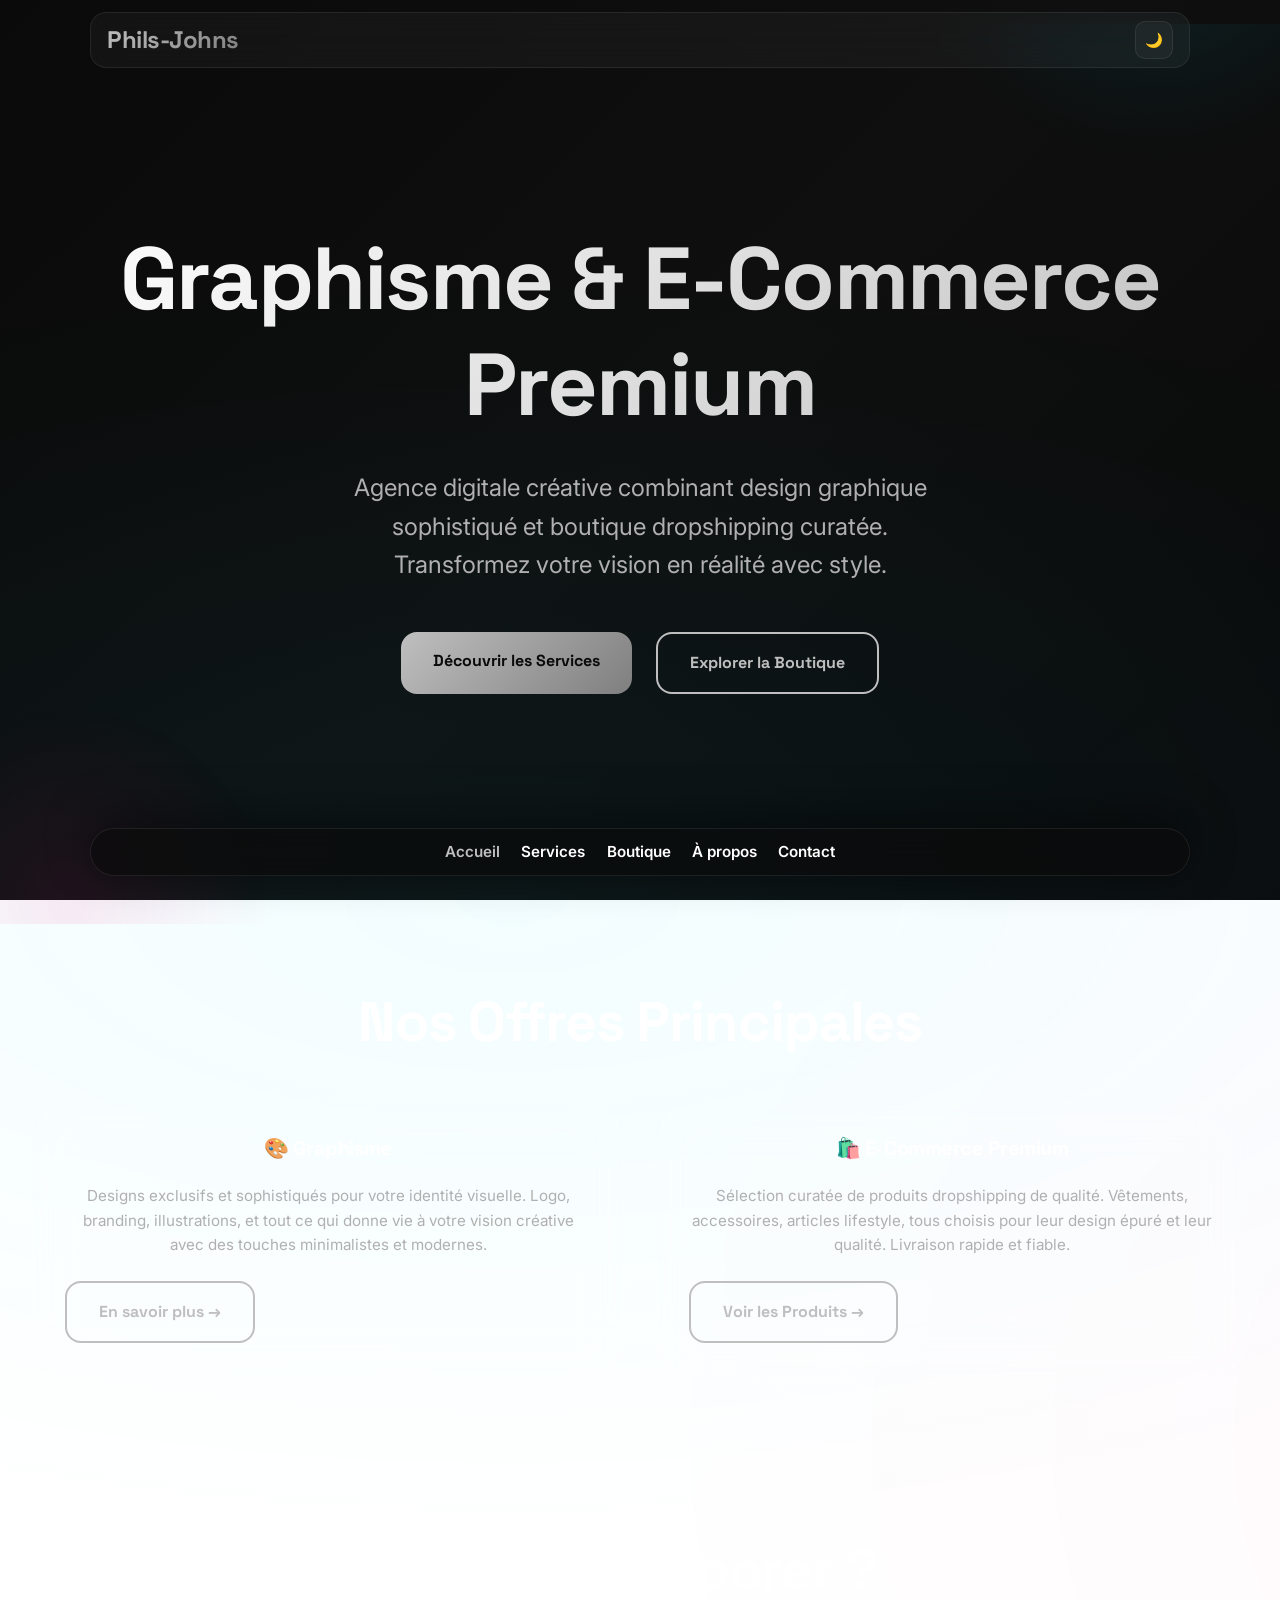
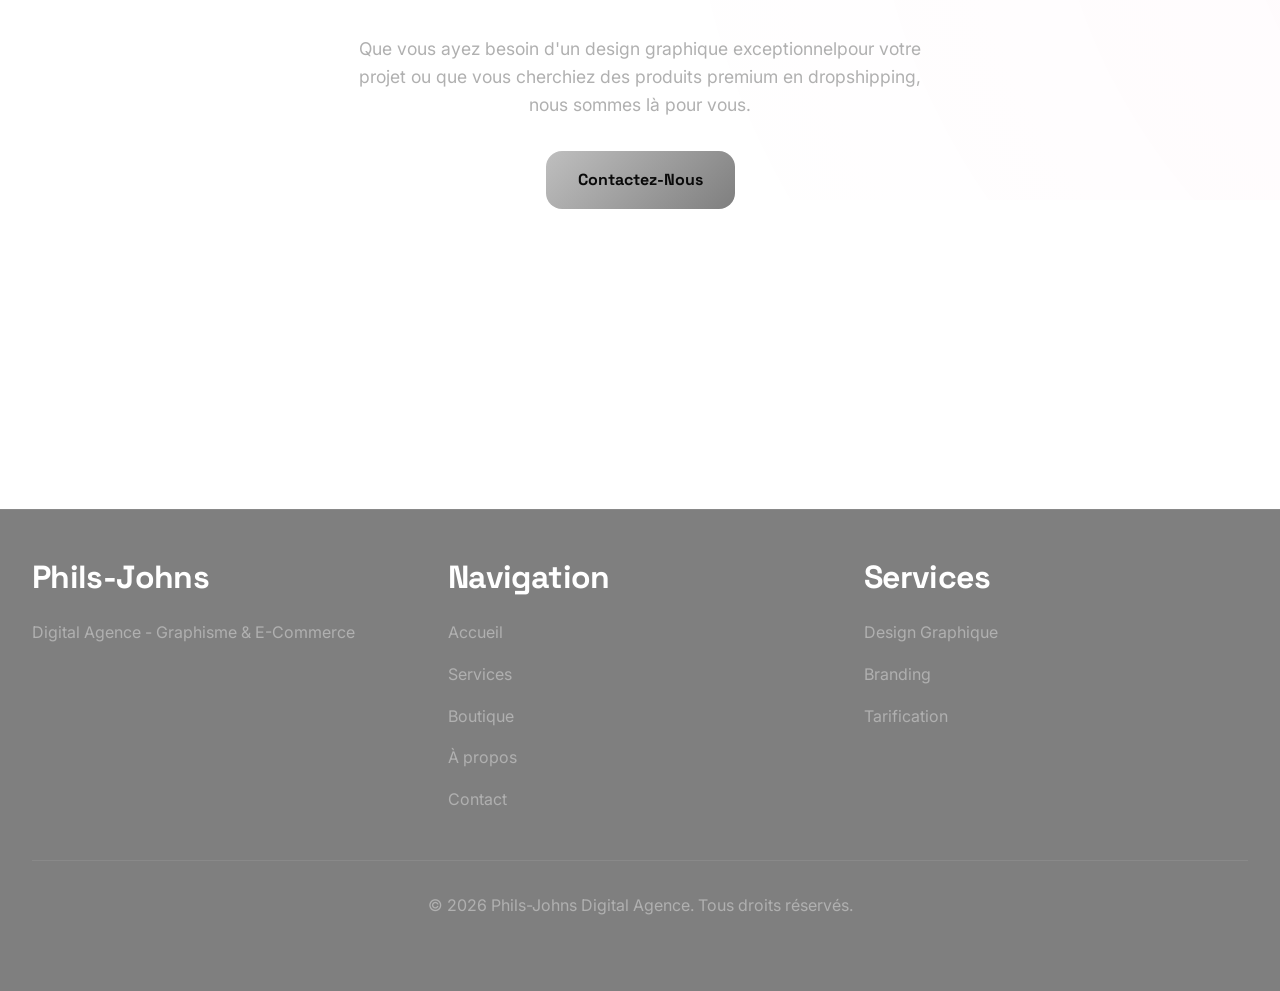
==== index.html @ aedebc25 "Add files via upload" ====
<!DOCTYPE html>
<html lang="fr">

<head>
    <meta charset="UTF-8">
    <meta name="viewport" content="width=device-width, initial-scale=1.0">
    <meta name="description" content="Phils-Johns Digital Agence - Graphisme & Dropshipping">
    <title>Phils-Johns Digital Agence - Graphisme & Dropshipping</title>

    <!-- Fonts -->
    <link rel="preconnect" href="https://fonts.googleapis.com">
    <link rel="preconnect" href="https://fonts.gstatic.com" crossorigin>
    <link href="https://fonts.googleapis.com/css2?family=Space+Grotesk:wght@400;500;600;700&family=Inter:wght@400;500;600;700&display=swap" rel="stylesheet">

    <!-- Styles -->
    <link rel="stylesheet" href="css/styles.css">
</head>

<body>
    <!-- Top bar: logo + theme toggle -->
    <header class="top-bar">
        <div class="logo">Phils-Johns</div>
        <button id="themeToggle" class="theme-toggle" aria-label="Basculer thème">🌙</button>
    </header>
    <!-- Navigation -->
    <nav>
        <div class="nav-container">
            <ul class="nav-links">
                <li><a href="index.html">Accueil</a></li>
                <li><a href="services.html">Services</a></li>
                <li><a href="boutique.html">Boutique</a></li>
                <li><a href="apropos.html">À propos</a></li>
                <li><a href="contact.html">Contact</a></li>
            </ul>
            <button class="hamburger" id="hamburger">
        <span></span>
        <span></span>
        <span></span>
      </button>
        </div>
    </nav>

    <!-- Main Content -->
    <main>
        <!-- Hero Section -->
        <section class="hero">
            <div class="hero-content">
                <h1>Graphisme & E-Commerce Premium</h1>
                <p class="hero-subtitle">
                    Agence digitale créative combinant design graphique sophistiqué et boutique dropshipping curatée. Transformez votre vision en réalité avec style.
                </p>
                <div class="hero-cta">
                    <a href="services.html" class="btn btn-primary">Découvrir les Services</a>
                    <a href="boutique.html" class="btn btn-secondary">Explorer la Boutique</a>
                </div>
            </div>
        </section>

        <!-- Offres Section -->
        <section>
            <h2 style="text-align: center; margin-bottom: 3rem;">Nos Offres Principales</h2>
            <div class="cards-grid">
                <!-- Graphisme Card -->
                <div class="glass-card card">
                    <h3 class="card-title">🎨 Graphisme</h3>
                    <p class="card-description">
                        Designs exclusifs et sophistiqués pour votre identité visuelle. Logo, branding, illustrations, et tout ce qui donne vie à votre vision créative avec des touches minimalistes et modernes.
                    </p>
                    <a href="services.html" class="btn btn-secondary" style="align-self: flex-start;">En savoir plus →</a>
                </div>

                <!-- Boutique Card -->
                <div class="glass-card card">
                    <h3 class="card-title">🛍️ E-Commerce Premium</h3>
                    <p class="card-description">
                        Sélection curatée de produits dropshipping de qualité. Vêtements, accessoires, articles lifestyle, tous choisis pour leur design épuré et leur qualité. Livraison rapide et fiable.
                    </p>
                    <a href="boutique.html" class="btn btn-secondary" style="align-self: flex-start;">Voir les Produits →</a>
                </div>
            </div>
        </section>

        <!-- CTA Section -->
        <section style="text-align: center; padding: 6rem 2rem;">
            <h2>Prêt à Collaborer ?</h2>
            <p style="font-size: 1.1rem; margin-bottom: 2rem; color: var(--text-secondary); max-width: 600px; margin-left: auto; margin-right: auto;">
                Que vous ayez besoin d'un design graphique exceptionnelpour votre projet ou que vous cherchiez des produits premium en dropshipping, nous sommes là pour vous.
            </p>
            <a href="contact.html" class="btn btn-primary">Contactez-Nous</a>
        </section>
    </main>

    <!-- Footer -->
    <footer>
        <div class="footer-content">
            <div class="footer-section">
                <h3>Phils-Johns</h3>
                <p>Digital Agence - Graphisme & E-Commerce</p>
            </div>
            <div class="footer-section">
                <h3>Navigation</h3>
                <a href="index.html">Accueil</a>
                <a href="services.html">Services</a>
                <a href="boutique.html">Boutique</a>
                <a href="apropos.html">À propos</a>
                <a href="contact.html">Contact</a>
            </div>
            <div class="footer-section">
                <h3>Services</h3>
                <a href="services.html#design">Design Graphique</a>
                <a href="services.html#branding">Branding</a>
                <a href="services.html#tarifs">Tarification</a>
            </div>
        </div>
        <div class="footer-bottom">
            <p>&copy; 2026 Phils-Johns Digital Agence. Tous droits réservés.</p>
        </div>
    </footer>

    <!-- Scripts -->
    <script src="js/script.js"></script>

    <!-- Vercel Analytics -->
    <script>
        // @vercel/analytics would be added here in production
        // For now, we'll use a simple tracking
    </script>
</body>

</html>
---- css/styles.css ----
/* ================================
   VARIABLES DE DESIGN GLOBALES
   ================================ */

:root {
    /* Couleurs principales */
    --bg-dark: #0a0a0a;
    --bg-secondary: #1a1a1a;
    --text-primary: #ffffff;
    --text-secondary: #b0b0b0;
    --accent-primary: #bfbfbf;
    --accent-secondary: #7f7f7f;
    --glass-bg: rgba(255, 255, 255, 0.05);
    --glass-border: rgba(255, 255, 255, 0.1);
    --glass-border-hover: rgba(255, 255, 255, 0.2);
    /* Typographie */
    --font-display: "Space Grotesk", "Clash Display", "General Sans", system-ui, sans-serif;
    --font-body: "Inter", -apple-system, BlinkMacSystemFont, "Segoe UI", sans-serif;
    /* Espacement */
    --spacing-xs: 0.5rem;
    --spacing-sm: 1rem;
    --spacing-md: 1.5rem;
    --spacing-lg: 2rem;
    --spacing-xl: 3rem;
    --spacing-xxl: 4rem;
    /* Border radius */
    --radius-sm: 8px;
    --radius-md: 16px;
    --radius-lg: 24px;
    /* Transitions */
    --transition-fast: 0.2s ease-in-out;
    --transition-smooth: 0.3s cubic-bezier(0.4, 0, 0.2, 1);
    --transition-slow: 0.5s cubic-bezier(0.4, 0, 0.2, 1);
}


/* ================================
   RESET & STYLES DE BASE
   ================================ */

* {
    margin: 0;
    padding: 0;
    box-sizing: border-box;
}

html {
    scroll-behavior: smooth;
}

body {
    background: linear-gradient(135deg, var(--bg-dark) 0%, var(--bg-secondary) 50%, var(--bg-dark) 100%);
    background-attachment: fixed;
    color: var(--text-primary);
    font-family: var(--font-body);
    font-size: 16px;
    line-height: 1.6;
    overflow-x: hidden;
    position: relative;
}


/* Fond animé subtil */

body::before {
    content: "";
    position: fixed;
    top: 0;
    left: 0;
    width: 200%;
    height: 200%;
    background: radial-gradient( ellipse at 20% 50%, rgba(0, 217, 255, 0.05) 0%, transparent 50%), radial-gradient( ellipse at 80% 80%, rgba(255, 0, 110, 0.03) 0%, transparent 50%);
    animation: floatingBg 20s ease-in-out infinite;
    pointer-events: none;
    z-index: -1;
}

@keyframes floatingBg {
    0%,
    100% {
        transform: translate(0, 0);
    }
    25% {
        transform: translate(-50px, -50px);
    }
    50% {
        transform: translate(-100px, 0);
    }
    75% {
        transform: translate(-50px, 50px);
    }
}


/* ================================
   TYPOGRAPHIE
   ================================ */

h1,
h2,
h3,
h4,
h5,
h6 {
    font-family: var(--font-display);
    font-weight: 900;
    line-height: 1.2;
    letter-spacing: -0.02em;
}

h1 {
    font-size: clamp(2.5rem, 8vw, 5.5rem);
    margin-bottom: var(--spacing-md);
}

h2 {
    font-size: clamp(2rem, 5vw, 3.5rem);
    margin-bottom: var(--spacing-lg);
}

h3 {
    font-size: clamp(1.5rem, 3vw, 2rem);
    margin-bottom: var(--spacing-md);
}

p {
    color: var(--text-secondary);
    margin-bottom: var(--spacing-md);
}

a {
    color: var(--accent-primary);
    text-decoration: none;
    transition: color var(--transition-smooth);
}

a:hover {
    color: var(--accent-secondary);
}


/* ================================
   LIQUID GLASS - COMPOSANT RÉUTILISABLE
   ================================ */

.glass-card,
.glass-nav,
.glass-button {
    background: var(--glass-bg);
    backdrop-filter: blur(20px);
    border: 1px solid var(--glass-border);
    border-radius: var(--radius-md);
    transition: all var(--transition-smooth);
    position: relative;
    overflow: hidden;
}

.glass-card::before {
    content: "";
    position: absolute;
    top: -50%;
    left: -50%;
    width: 200%;
    height: 200%;
    background: radial-gradient( circle at 50% 50%, rgba(255, 255, 255, 0.1) 0%, rgba(255, 255, 255, 0) 70%);
    opacity: 0;
    transition: opacity var(--transition-smooth);
    pointer-events: none;
}

.glass-card:hover {
    background: rgba(255, 255, 255, 0.08);
    border-color: var(--glass-border-hover);
    box-shadow: 0 8px 32px rgba(0, 217, 255, 0.15), inset 0 1px 1px rgba(255, 255, 255, 0.15);
    transform: translateY(-4px);
}

.glass-card:hover::before {
    opacity: 1;
}


/* Effet de suivi de souris pour le pseudo-élément */

.glass-card {
    --mouse-x: 50%;
    --mouse-y: 50%;
}


/* ================================
   NAVIGATION
   ================================ */


/* Bottom dock-style navigation */

nav {
    position: fixed;
    left: 50%;
    transform: translateX(-50%);
    bottom: 24px;
    width: min(1100px, calc(100% - 48px));
    background: rgba(10, 10, 10, 0.7);
    backdrop-filter: blur(20px);
    border: 1px solid var(--glass-border);
    border-radius: 32px;
    z-index: 1000;
    padding: 10px 18px;
    box-shadow: 0 -12px 48px rgba(0, 0, 0, 0.45), 0 6px 18px rgba(0, 0, 0, 0.12);
    display: flex;
    justify-content: center;
    align-items: center;
}

.nav-container {
    width: 100%;
    max-width: 1100px;
    margin: 0 auto;
    display: flex;
    justify-content: center;
    align-items: center;
    gap: 1rem;
}


/* Top bar containing logo and theme toggle */

.top-bar {
    position: fixed;
    left: 50%;
    transform: translateX(-50%);
    top: 12px;
    width: min(1100px, calc(100% - 48px));
    display: flex;
    justify-content: space-between;
    align-items: center;
    gap: 12px;
    padding: 8px 16px;
    background: var(--glass-bg);
    backdrop-filter: blur(16px);
    border-radius: 16px;
    border: 1px solid var(--glass-border);
    z-index: 1400;
}

.logo {
    font-family: var(--font-display);
    font-size: 1.5rem;
    font-weight: 900;
    letter-spacing: -0.02em;
    background: linear-gradient(135deg, var(--accent-primary), var(--accent-secondary));
    -webkit-background-clip: text;
    -webkit-text-fill-color: transparent;
    background-clip: text;
    transition: transform var(--transition-smooth);
}

.logo:hover {
    transform: scale(1.05);
}

.nav-links {
    display: flex;
    gap: calc(var(--spacing-lg) / 1.5);
    list-style: none;
    align-items: center;
}

.nav-links a {
    position: relative;
    font-weight: 600;
    font-size: 0.95rem;
    color: var(--text-primary);
    transition: color var(--transition-smooth);
}

.nav-links a::after {
    content: "";
    position: absolute;
    bottom: -4px;
    left: 0;
    width: 0;
    height: 2px;
    background: linear-gradient(90deg, var(--accent-primary), var(--accent-secondary));
    transition: width var(--transition-smooth);
}

.nav-links a:hover::after {
    width: 100%;
}

.hamburger {
    display: none;
    flex-direction: column;
    gap: 6px;
    cursor: pointer;
    background: none;
    border: none;
    padding: 8px;
    border-radius: 12px;
}


/* Theme toggle button */

.theme-toggle {
    display: inline-flex;
    align-items: center;
    justify-content: center;
    width: 38px;
    height: 38px;
    border-radius: 10px;
    background: var(--glass-bg);
    border: 1px solid var(--glass-border);
    color: var(--text-primary);
    cursor: pointer;
    transition: all var(--transition-smooth);
    font-size: 0.9rem;
}

.theme-toggle:hover {
    transform: translateY(-2px);
    box-shadow: 0 8px 24px rgba(0, 0, 0, 0.12);
}

.hamburger span {
    width: 25px;
    height: 2px;
    background: var(--text-primary);
    transition: all var(--transition-smooth);
    border-radius: 2px;
}

.hamburger.active span:nth-child(1) {
    transform: rotate(45deg) translate(8px, 8px);
}

.hamburger.active span:nth-child(2) {
    opacity: 0;
}

.hamburger.active span:nth-child(3) {
    transform: rotate(-45deg) translate(7px, -7px);
}


/* ================================
   LAYOUT PRINCIPAL
   ================================ */

main {
    padding-top: 24px;
    padding-bottom: 140px;
    /* espace pour le dock en bas */
}

section {
    padding: var(--spacing-xxl) var(--spacing-lg);
    max-width: 1400px;
    margin: 0 auto;
}

.container {
    width: 100%;
    max-width: 1400px;
    margin: 0 auto;
    padding: 0 var(--spacing-lg);
}


/* ================================
   HERO SECTION
   ================================ */

.hero {
    min-height: 100vh;
    display: flex;
    align-items: center;
    justify-content: center;
    padding: 100px var(--spacing-lg) var(--spacing-xxl);
    position: relative;
    overflow: hidden;
}

.hero::before {
    content: "";
    position: absolute;
    top: -40%;
    right: -10%;
    width: 500px;
    height: 500px;
    background: radial-gradient(circle, rgba(0, 217, 255, 0.1) 0%, transparent 70%);
    border-radius: 50%;
    animation: pulse 4s ease-in-out infinite;
    z-index: 0;
}

.hero::after {
    content: "";
    position: absolute;
    bottom: -20%;
    left: -10%;
    width: 400px;
    height: 400px;
    background: radial-gradient(circle, rgba(255, 0, 110, 0.08) 0%, transparent 70%);
    border-radius: 50%;
    animation: pulse 5s ease-in-out infinite reverse;
    z-index: 0;
}

@keyframes pulse {
    0%,
    100% {
        transform: scale(1);
    }
    50% {
        transform: scale(1.1);
    }
}

.hero-content {
    position: relative;
    z-index: 1;
    text-align: center;
    animation: fadeInUp 1s ease-out;
}

.hero h1 {
    background: linear-gradient(135deg, var(--text-primary) 0%, var(--accent-primary) 100%);
    -webkit-background-clip: text;
    -webkit-text-fill-color: transparent;
    background-clip: text;
    margin-bottom: var(--spacing-lg);
}

.hero-subtitle {
    font-size: clamp(1rem, 2.5vw, 1.5rem);
    color: var(--text-secondary);
    margin-bottom: var(--spacing-xl);
    max-width: 600px;
    margin-left: auto;
    margin-right: auto;
}

.hero-cta {
    display: flex;
    gap: var(--spacing-md);
    justify-content: center;
    flex-wrap: wrap;
    margin-bottom: var(--spacing-xxl);
}


/* ================================
   BOUTONS
   ================================ */

.btn {
    display: inline-block;
    padding: var(--spacing-sm) var(--spacing-lg);
    font-family: var(--font-display);
    font-weight: 700;
    font-size: 1rem;
    border-radius: var(--radius-md);
    border: 2px solid var(--accent-primary);
    cursor: pointer;
    transition: all var(--transition-smooth);
    text-decoration: none;
    white-space: nowrap;
}

.btn-primary {
    background: linear-gradient(135deg, var(--accent-primary), var(--accent-secondary));
    color: var(--bg-dark);
    border: none;
}

.btn-primary:hover {
    transform: translateY(-2px);
    box-shadow: 0 12px 32px rgba(0, 217, 255, 0.3);
}

.btn-secondary {
    background: transparent;
    color: var(--accent-primary);
}

.btn-secondary:hover {
    background: rgba(0, 217, 255, 0.1);
    border-color: var(--accent-secondary);
    color: var(--accent-secondary);
}


/* ================================
   GRILLE DE CARTES
   ================================ */

.cards-grid {
    display: grid;
    grid-template-columns: repeat(auto-fit, minmax(320px, 1fr));
    gap: var(--spacing-lg);
    margin-top: var(--spacing-xl);
}

.card {
    padding: var(--spacing-lg);
    border-radius: var(--radius-lg);
    display: flex;
    flex-direction: column;
    align-items: center;
    text-align: center;
}

.card-title {
    font-size: 1.25rem;
    margin-bottom: var(--spacing-md);
    color: var(--text-primary);
}

.card-description {
    font-size: 0.95rem;
    color: var(--text-secondary);
    margin-bottom: var(--spacing-md);
}

.card-image {
    width: 100%;
    height: 200px;
    object-fit: cover;
    border-radius: var(--radius-md);
    margin-bottom: var(--spacing-md);
}


/* ================================
   GRILLE DE PRODUITS
   ================================ */

.products-grid {
    display: grid;
    grid-template-columns: repeat(auto-fill, minmax(280px, 1fr));
    gap: var(--spacing-lg);
    margin-top: var(--spacing-xl);
}

.product-card {
    display: flex;
    flex-direction: column;
    height: 100%;
    padding: var(--spacing-lg);
    background: var(--glass-bg);
    backdrop-filter: blur(15px);
    border: 1px solid var(--glass-border);
    border-radius: var(--radius-lg);
    cursor: pointer;
    transition: all var(--transition-smooth);
    position: relative;
    overflow: hidden;
}

.product-card::before {
    content: "";
    position: absolute;
    top: -50%;
    left: -50%;
    width: 200%;
    height: 200%;
    background: radial-gradient( circle at 50% 50%, rgba(255, 255, 255, 0.15) 0%, rgba(255, 255, 255, 0) 70%);
    opacity: 0;
    transition: opacity var(--transition-smooth);
    pointer-events: none;
}

.product-card:hover {
    background: rgba(255, 255, 255, 0.08);
    border-color: var(--glass-border-hover);
    box-shadow: 0 8px 32px rgba(0, 217, 255, 0.2), inset 0 1px 1px rgba(255, 255, 255, 0.2);
    transform: translateY(-8px) scale(1.02);
}

.product-card:hover::before {
    opacity: 1;
}

.product-image {
    width: 100%;
    height: 220px;
    object-fit: cover;
    border-radius: var(--radius-md);
    margin-bottom: var(--spacing-md);
}

.product-name {
    font-size: 1.1rem;
    font-weight: 700;
    margin-bottom: var(--spacing-sm);
    color: var(--text-primary);
}

.product-price {
    font-size: 1.25rem;
    font-weight: 800;
    background: linear-gradient(135deg, var(--accent-primary), var(--accent-secondary));
    -webkit-background-clip: text;
    -webkit-text-fill-color: transparent;
    background-clip: text;
    margin-bottom: var(--spacing-md);
}

.product-description {
    flex-grow: 1;
    font-size: 0.9rem;
    color: var(--text-secondary);
    margin-bottom: var(--spacing-md);
}

.product-link {
    display: inline-block;
    padding: var(--spacing-sm) var(--spacing-md);
    background: linear-gradient(135deg, var(--accent-primary), var(--accent-secondary));
    color: var(--bg-dark);
    font-weight: 700;
    border-radius: var(--radius-sm);
    text-align: center;
    transition: all var(--transition-smooth);
}

.product-link:hover {
    transform: scale(1.05);
    box-shadow: 0 8px 24px rgba(0, 217, 255, 0.3);
}


/* ================================
   FORMULAIRE DE CONTACT
   ================================ */

.contact-form {
    max-width: 600px;
    margin: 0 auto;
    display: flex;
    flex-direction: column;
    gap: var(--spacing-md);
}

.form-group {
    display: flex;
    flex-direction: column;
}

.form-group label {
    margin-bottom: var(--spacing-sm);
    font-weight: 600;
    color: var(--text-primary);
    font-size: 0.95rem;
}

.form-group input,
.form-group textarea {
    padding: var(--spacing-md);
    background: var(--glass-bg);
    backdrop-filter: blur(10px);
    border: 1px solid var(--glass-border);
    border-radius: var(--radius-md);
    color: var(--text-primary);
    font-family: var(--font-body);
    font-size: 1rem;
    transition: all var(--transition-smooth);
}

.form-group input:focus,
.form-group textarea:focus {
    outline: none;
    background: rgba(255, 255, 255, 0.1);
    border-color: var(--accent-primary);
    box-shadow: 0 0 20px rgba(0, 217, 255, 0.2);
}

.form-group textarea {
    resize: vertical;
    min-height: 120px;
}

.submit-btn {
    align-self: center;
    margin-top: var(--spacing-md);
}


/* ================================
   FOOTER
   ================================ */

footer {
    background: rgba(0, 0, 0, 0.5);
    backdrop-filter: blur(10px);
    border-top: 1px solid var(--glass-border);
    padding: var(--spacing-xl) var(--spacing-lg);
    margin-top: var(--spacing-xxl);
}

.footer-content {
    max-width: 1400px;
    margin: 0 auto;
    display: grid;
    grid-template-columns: repeat(auto-fit, minmax(250px, 1fr));
    gap: var(--spacing-lg);
    margin-bottom: var(--spacing-lg);
}

.footer-section h3 {
    margin-bottom: var(--spacing-md);
    color: var(--text-primary);
}

.footer-section a {
    display: block;
    margin-bottom: var(--spacing-sm);
    color: var(--text-secondary);
    transition: color var(--transition-smooth);
}

.footer-section a:hover {
    color: var(--accent-primary);
}

.footer-bottom {
    border-top: 1px solid var(--glass-border);
    padding-top: var(--spacing-lg);
    text-align: center;
    color: var(--text-secondary);
}


/* ================================
   ANIMATIONS
   ================================ */

@keyframes fadeInUp {
    from {
        opacity: 0;
        transform: translateY(30px);
    }
    to {
        opacity: 1;
        transform: translateY(0);
    }
}

@keyframes fadeIn {
    from {
        opacity: 0;
    }
    to {
        opacity: 1;
    }
}

.fade-in {
    animation: fadeInUp 0.6s ease-out forwards;
    opacity: 0;
}

.fade-in.visible {
    opacity: 1;
}


/* ================================
   RESPONSIVE
   ================================ */

@media (max-width: 768px) {
    nav {
        padding: 8px 12px;
    }
    /* Move logo to top center on mobile */
    .logo {
        position: fixed;
        top: 12px;
        left: 50%;
        transform: translateX(-50%);
        z-index: 1300;
        background: transparent;
        padding: 6px 10px;
        border-radius: 10px;
        font-size: 1.15rem;
    }
    /* Ensure dock stays at bottom and only contains nav controls */
    nav {
        bottom: 14px;
        padding: 8px 14px;
    }
    /* Theme toggle sits inside dock alongside hamburger */
    .nav-container {
        gap: 0.5rem;
        align-items: center;
    }
    /* Mobile menu appears as a floating panel above the dock */
    .nav-links {
        display: none;
        position: fixed;
        left: 50%;
        transform: translateX(-50%);
        bottom: calc(24px + 72px);
        /* dock bottom (24px) + dock height approx */
        width: calc(100% - 48px);
        max-width: 680px;
        flex-direction: column;
        background: rgba(10, 10, 10, 0.95);
        backdrop-filter: blur(20px);
        border: 1px solid var(--glass-border);
        border-radius: 20px;
        padding: var(--spacing-lg);
        gap: var(--spacing-md);
        z-index: 1200;
        box-shadow: 0 12px 40px rgba(0, 0, 0, 0.5);
    }
    .nav-links.active {
        display: flex;
    }
    .hamburger {
        display: flex;
    }
    /* Make sure the nav-links panel does not cover the top logo */
    .nav-links {
        padding-top: calc( var(--spacing-lg) + 36px);
    }
    section {
        padding: var(--spacing-xl) var(--spacing-md);
    }
    h1 {
        font-size: clamp(2rem, 6vw, 3.5rem);
    }
    .cards-grid,
    .products-grid {
        grid-template-columns: 1fr;
    }
    .hero-cta {
        flex-direction: column;
        align-items: center;
    }
    .btn {
        width: 100%;
        text-align: center;
    }
    .contact-form {
        width: 100%;
    }
    footer {
        padding: var(--spacing-lg) var(--spacing-md);
    }
}

@media (max-width: 480px) {
     :root {
        font-size: 14px;
    }
    h1 {
        font-size: 2rem;
    }
    h2 {
        font-size: 1.5rem;
    }
    section {
        padding: var(--spacing-lg) var(--spacing-sm);
    }
    .hero {
        padding: 80px var(--spacing-sm) var(--spacing-lg);
    }
}


/* Themes: monochrome day & night */

.theme-day {
    --bg-dark: #f7f7f7;
    --bg-secondary: #ffffff;
    --text-primary: #0a0a0a;
    --text-secondary: #4a4a4a;
    --glass-bg: rgba(10, 10, 10, 0.04);
    --glass-border: rgba(10, 10, 10, 0.06);
    --glass-border-hover: rgba(10, 10, 10, 0.12);
    --accent-primary: #8c8c8c;
    --accent-secondary: #4d4d4d;
}

.theme-night {
    --bg-dark: #0a0a0a;
    --bg-secondary: #0f0f0f;
    --text-primary: #ffffff;
    --text-secondary: #b0b0b0;
    --glass-bg: rgba(255, 255, 255, 0.04);
    --glass-border: rgba(255, 255, 255, 0.08);
    --glass-border-hover: rgba(255, 255, 255, 0.16);
    --accent-primary: #bfbfbf;
    --accent-secondary: #7f7f7f;
}


/* Smooth theme transition */

body {
    transition: background 0.4s ease, color 0.4s ease;
}


/* Center product content */

.product-card .product-name,
.product-card .product-price,
.product-card .product-description {
    text-align: center;
}


/* Ensure consistent card ordering (grid auto-flow row) */

.cards-grid,
.products-grid {
    grid-auto-flow: row;
    justify-items: center;
}
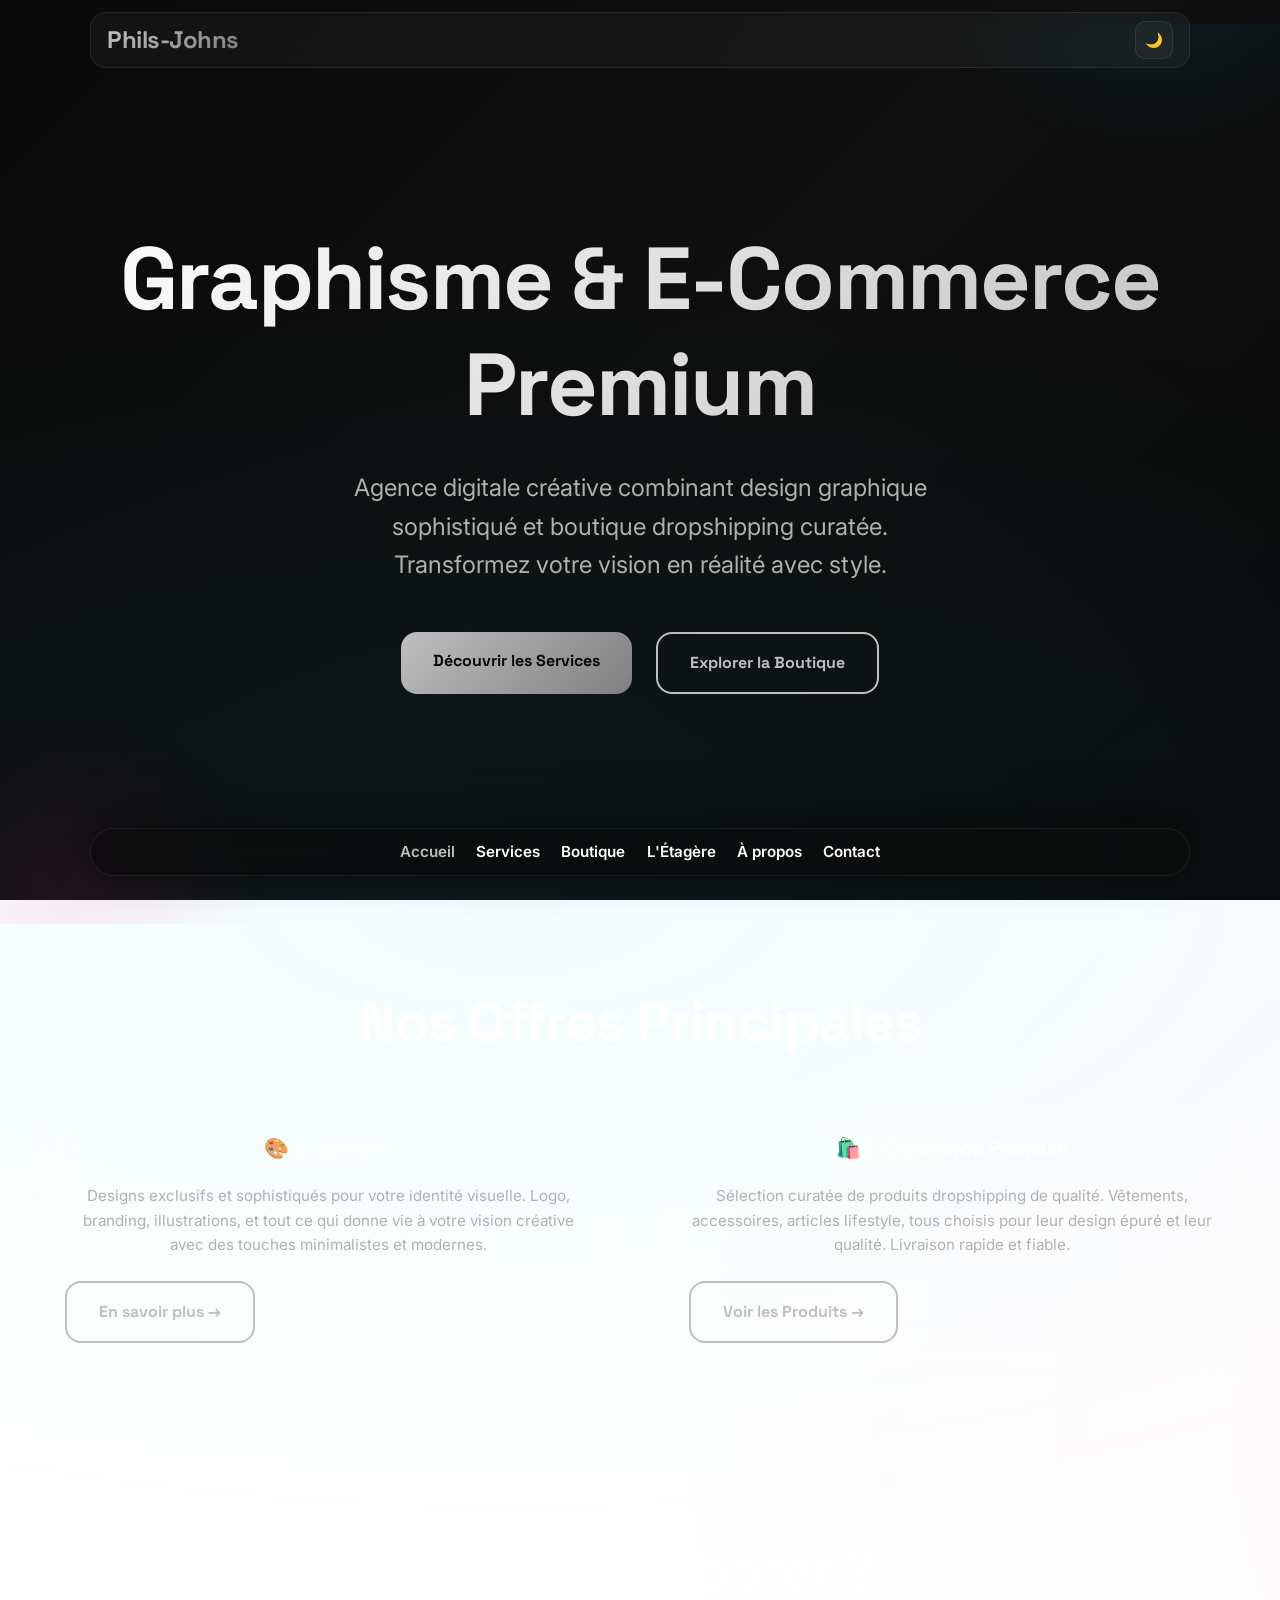
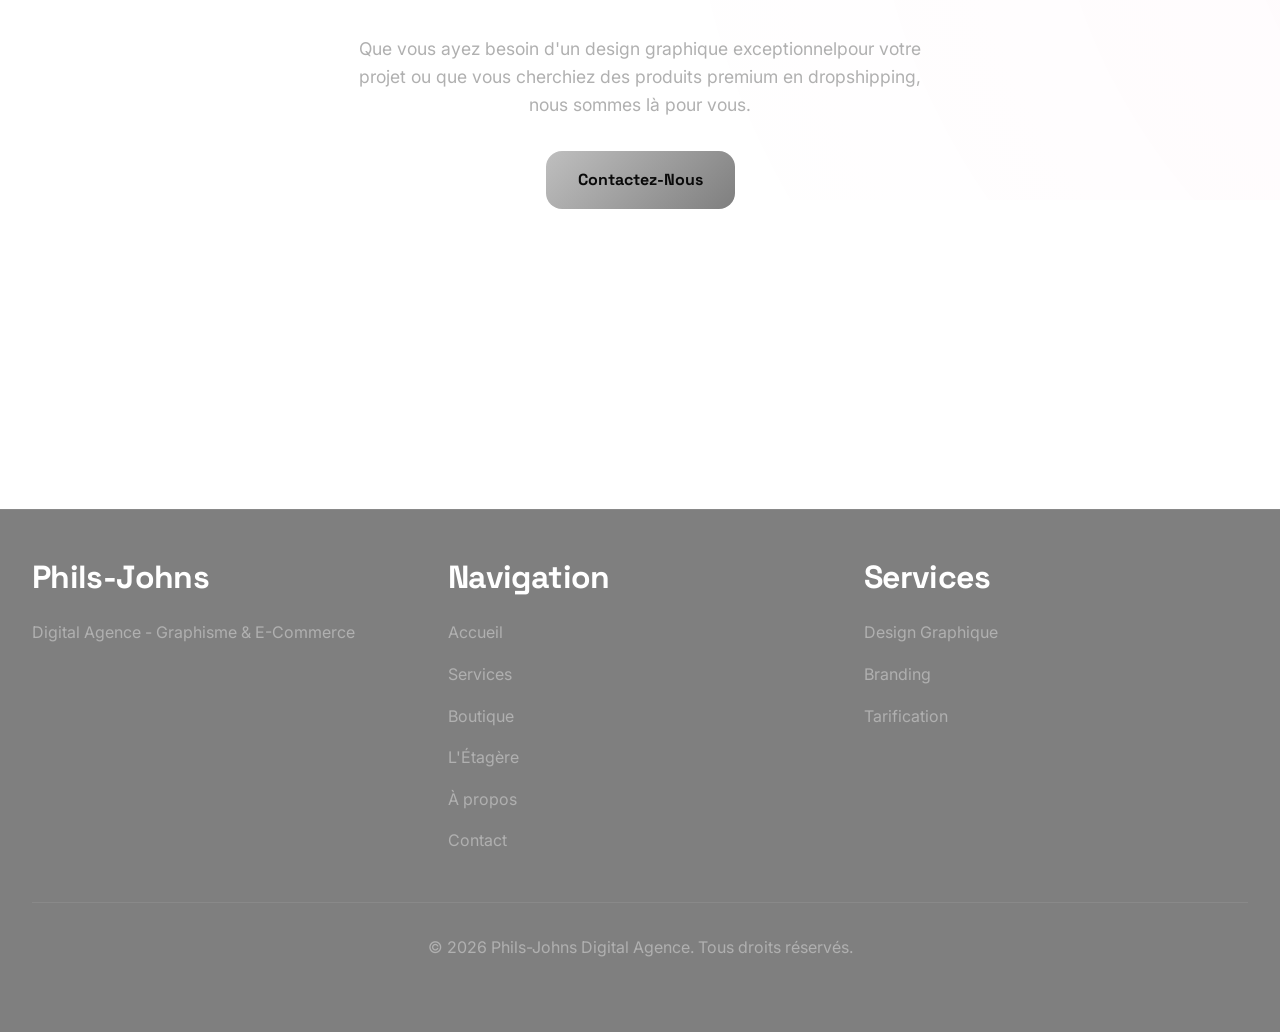
==== commit 79f1d49f: "ajout et update" ====
--- a/index.html
+++ b/index.html
@@ -29,6 +29,7 @@
                 <li><a href="index.html">Accueil</a></li>
                 <li><a href="services.html">Services</a></li>
                 <li><a href="boutique.html">Boutique</a></li>
+                <li><a href="etagere.html">L'Étagère</a></li>
                 <li><a href="apropos.html">À propos</a></li>
                 <li><a href="contact.html">Contact</a></li>
             </ul>
@@ -102,6 +103,7 @@
                 <a href="index.html">Accueil</a>
                 <a href="services.html">Services</a>
                 <a href="boutique.html">Boutique</a>
+                <a href="etagere.html">L'Étagère</a>
                 <a href="apropos.html">À propos</a>
                 <a href="contact.html">Contact</a>
             </div>
@@ -121,9 +123,17 @@
     <script src="js/script.js"></script>
 
     <!-- Vercel Analytics -->
+    <script defer src="/_vercel/insights/script.js"></script>
     <script>
-        // @vercel/analytics would be added here in production
-        // For now, we'll use a simple tracking
+        // Vercel Analytics Web Vitals tracking
+        if (window.vitalsUrl) {
+            const analyticsData = {
+                page: window.location.pathname,
+                timestamp: new Date().toISOString()
+            };
+            // Send analytics data to Vercel
+            navigator.sendBeacon(window.vitalsUrl, JSON.stringify(analyticsData));
+        }
     </script>
 </body>
 
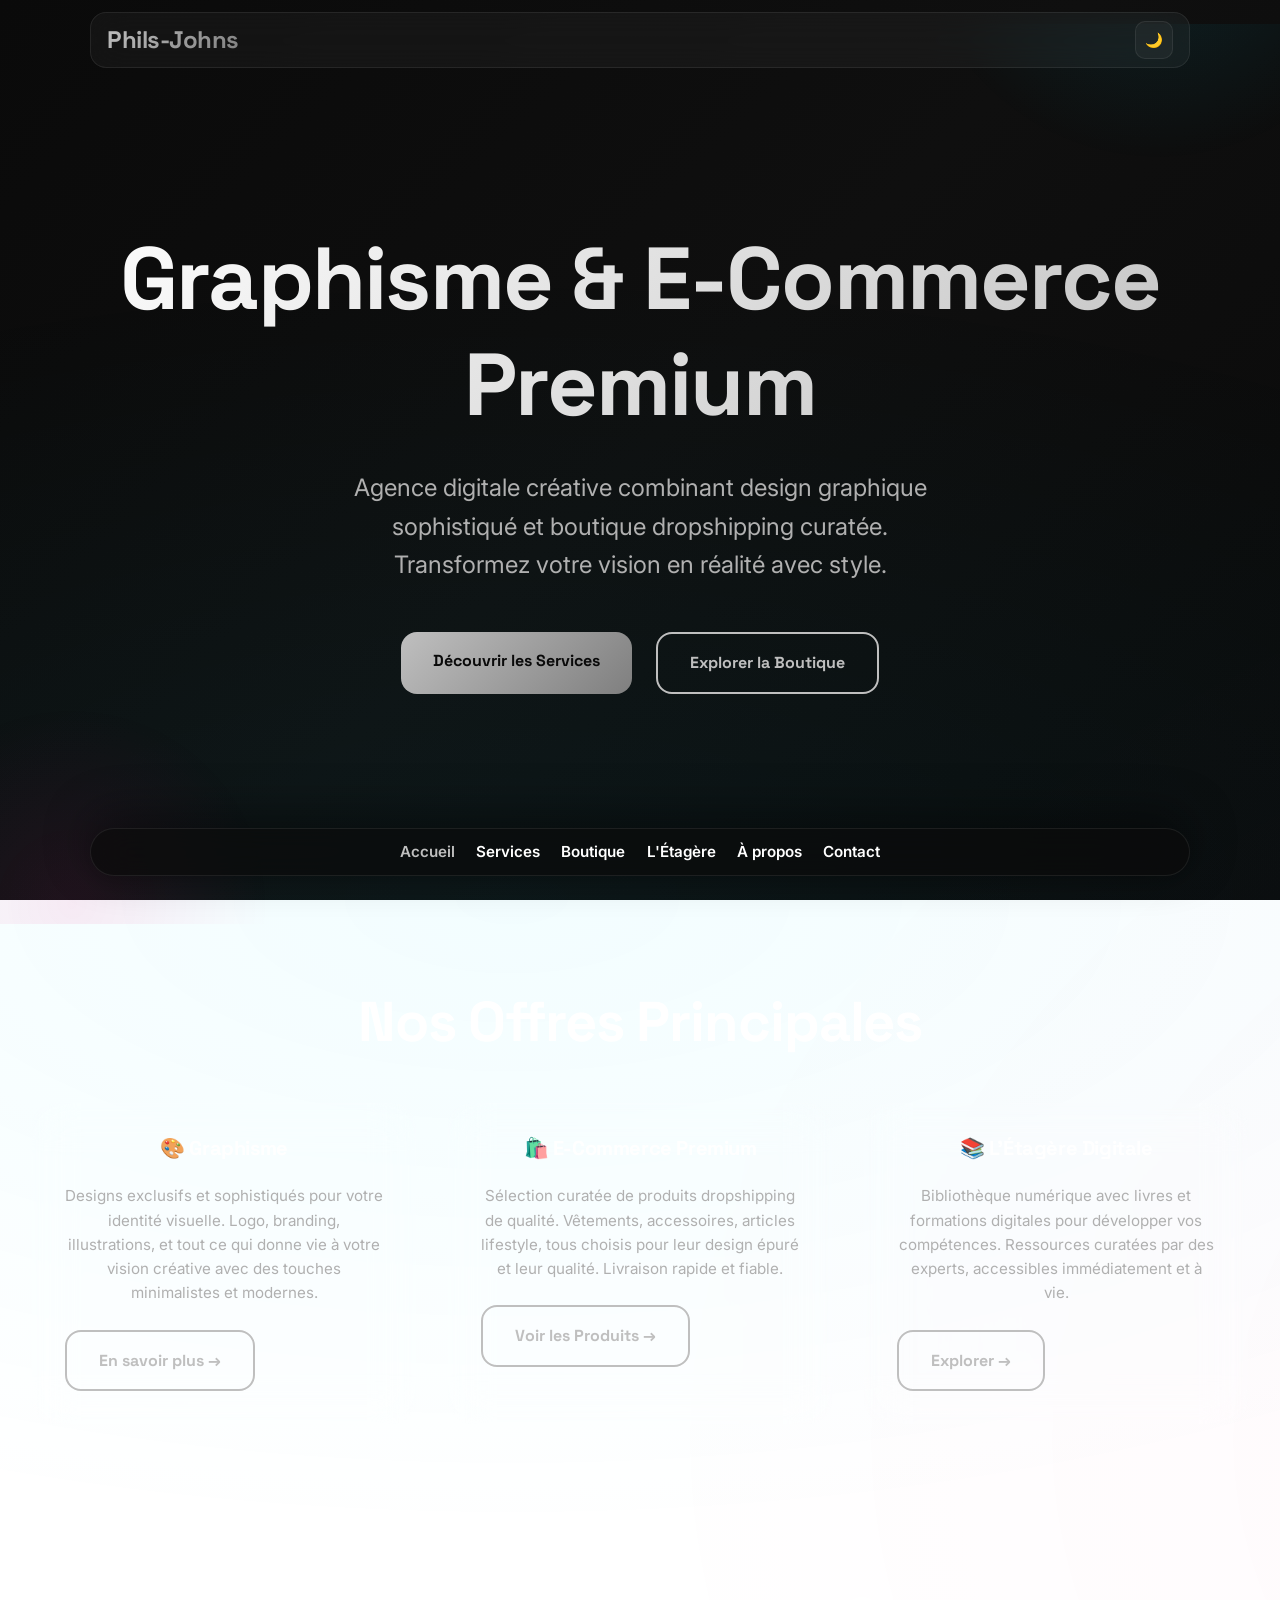
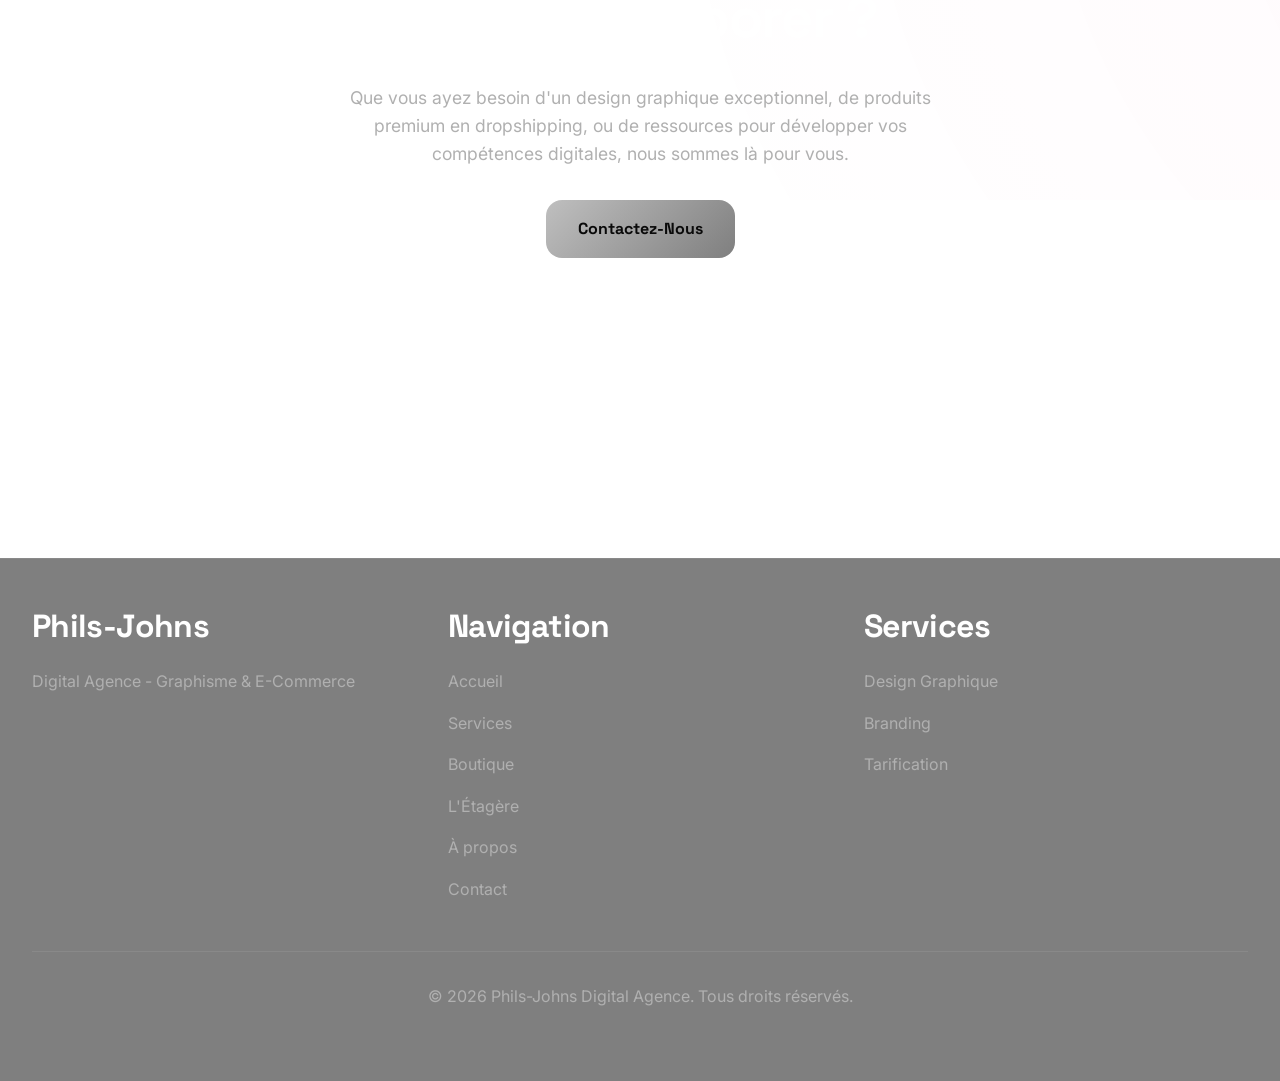
==== commit 389cecb5: "update" ====
--- a/index.html
+++ b/index.html
@@ -78,6 +78,15 @@
                     </p>
                     <a href="boutique.html" class="btn btn-secondary" style="align-self: flex-start;">Voir les Produits →</a>
                 </div>
+
+                <!-- Étagère Card -->
+                <div class="glass-card card">
+                    <h3 class="card-title">📚 L'Étagère Digitale</h3>
+                    <p class="card-description">
+                        Bibliothèque numérique avec livres et formations digitales pour développer vos compétences. Ressources curatées par des experts, accessibles immédiatement et à vie.
+                    </p>
+                    <a href="etagere.html" class="btn btn-secondary" style="align-self: flex-start;">Explorer →</a>
+                </div>
             </div>
         </section>
 
@@ -85,7 +94,7 @@
         <section style="text-align: center; padding: 6rem 2rem;">
             <h2>Prêt à Collaborer ?</h2>
             <p style="font-size: 1.1rem; margin-bottom: 2rem; color: var(--text-secondary); max-width: 600px; margin-left: auto; margin-right: auto;">
-                Que vous ayez besoin d'un design graphique exceptionnelpour votre projet ou que vous cherchiez des produits premium en dropshipping, nous sommes là pour vous.
+                Que vous ayez besoin d'un design graphique exceptionnel, de produits premium en dropshipping, ou de ressources pour développer vos compétences digitales, nous sommes là pour vous.
             </p>
             <a href="contact.html" class="btn btn-primary">Contactez-Nous</a>
         </section>
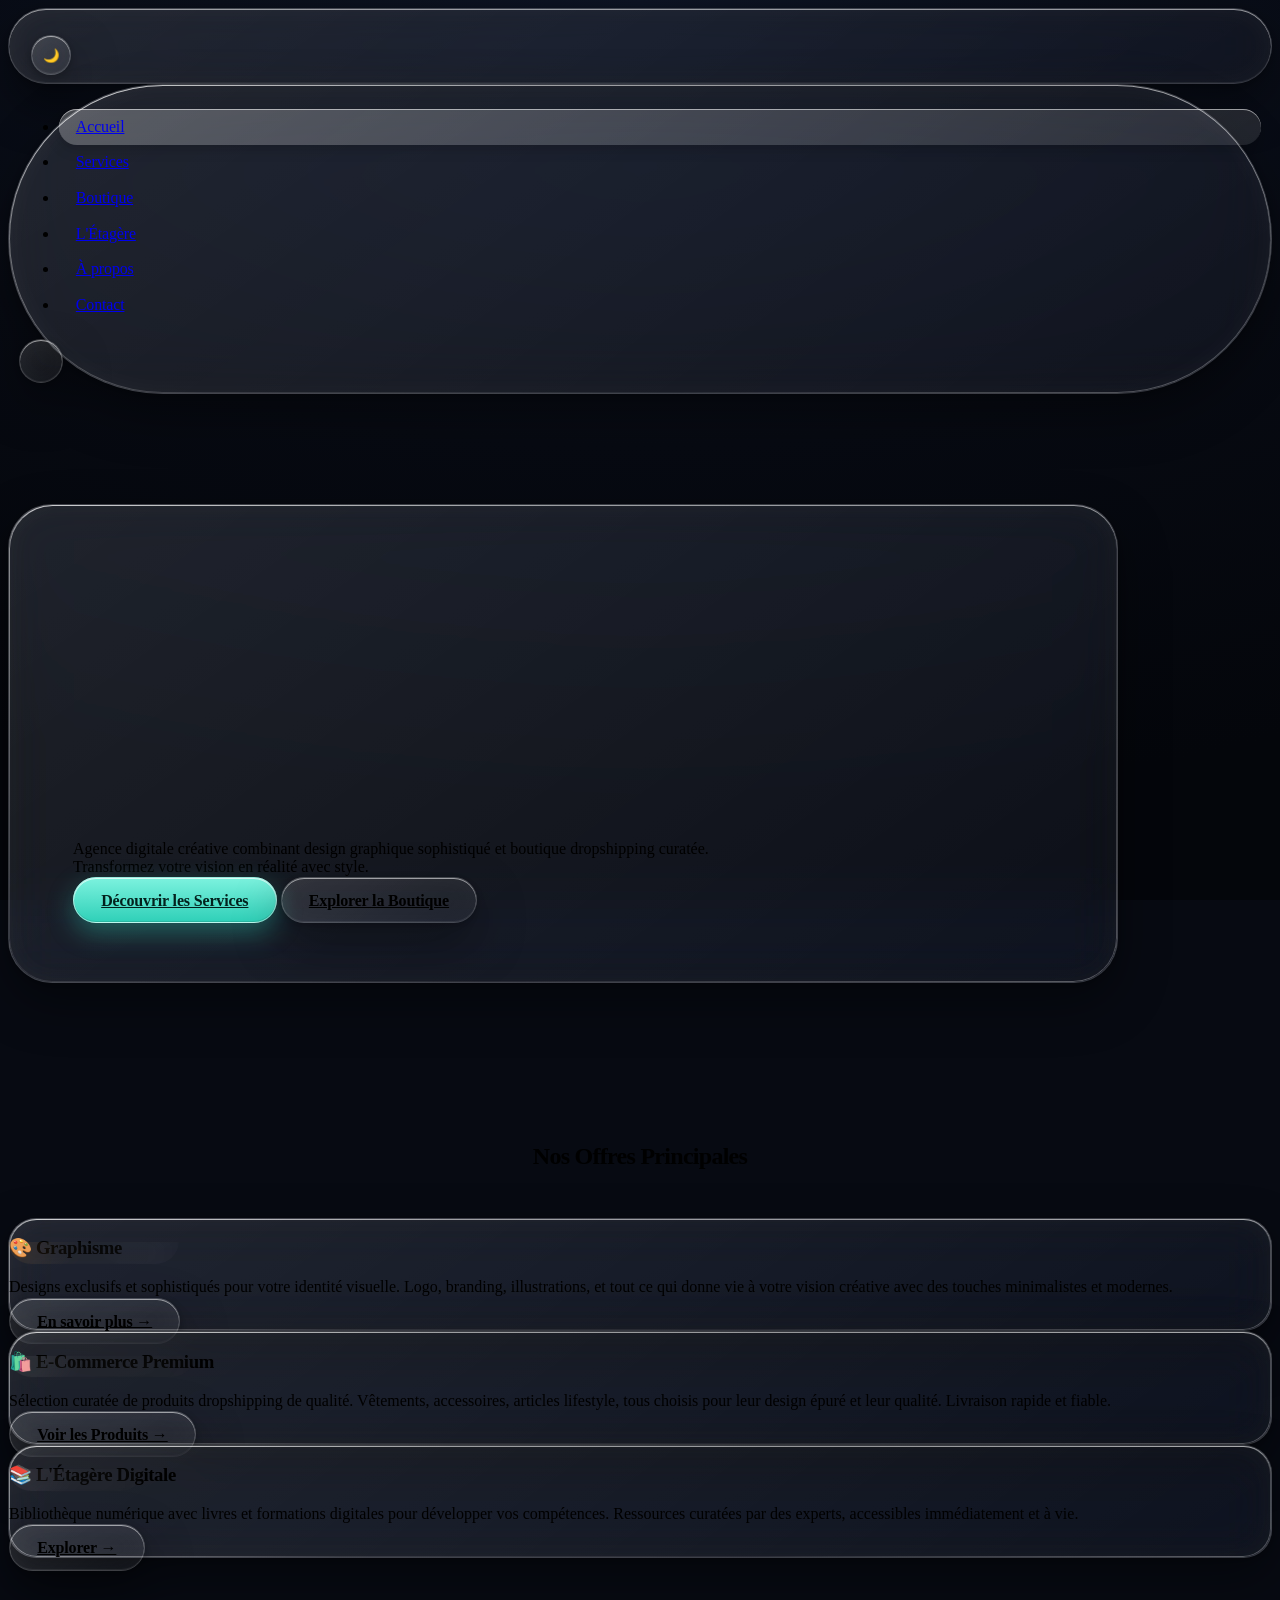
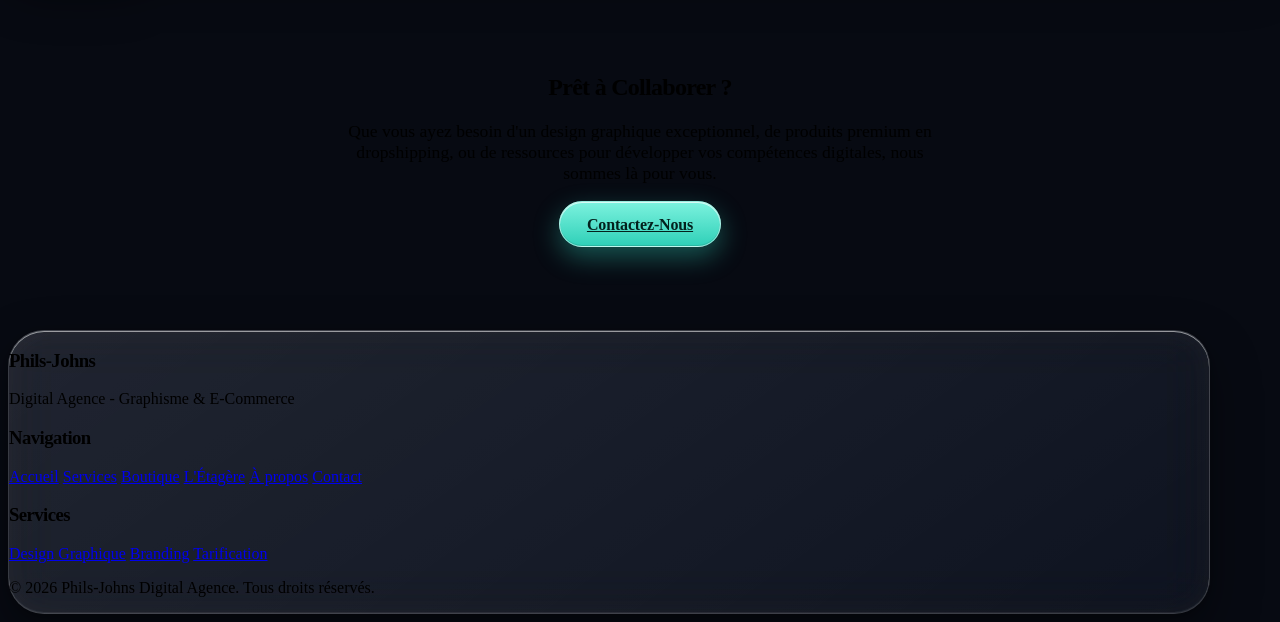
==== commit f09f1fcd: "update style" ====
--- a/index.html
+++ b/index.html
@@ -13,7 +13,7 @@
     <link href="https://fonts.googleapis.com/css2?family=Space+Grotesk:wght@400;500;600;700&family=Inter:wght@400;500;600;700&display=swap" rel="stylesheet">
 
     <!-- Styles -->
-    <link rel="stylesheet" href="css/styles.css">
+    <link rel="stylesheet" href="css/liquid-glass.css">
 </head>
 
 <body>
@@ -129,7 +129,7 @@
     </footer>
 
     <!-- Scripts -->
-    <script src="js/script.js"></script>
+    <script src="js/liquid-glass.js" defer></script>
 
     <!-- Vercel Analytics -->
     <script defer src="/_vercel/insights/script.js"></script>
--- a/css/liquid-glass.css
+++ b/css/liquid-glass.css
@@ -0,0 +1,544 @@
+:root {
+    /* Marque : turquoise + jaune */
+    --accent-primary: #5eead4;
+    --accent-secondary: #ffd23f;
+
+    /* Fond */
+    --lg-bg: radial-gradient(120% 90% at 50% 0%, #0d1424 0%, #070a12 55%, #04060b 100%);
+    --lg-bg-solid: #070a12;
+    --lg-orb-1: rgba(45, 212, 191, 0.34);
+    --lg-orb-2: rgba(99, 102, 241, 0.40);
+    --lg-orb-3: rgba(250, 204, 21, 0.15);
+    --lg-orb-4: rgba(56, 189, 248, 0.24);
+
+    /* Verre */
+    --lg-fill-a: rgba(255, 255, 255, 0.11);
+    --lg-fill-b: rgba(255, 255, 255, 0.04);
+    --lg-fill-hover-a: rgba(255, 255, 255, 0.16);
+    --lg-fill-hover-b: rgba(255, 255, 255, 0.07);
+    --lg-border: rgba(255, 255, 255, 0.16);
+    --lg-rim-top: rgba(255, 255, 255, 0.55);
+    --lg-rim-bottom: rgba(255, 255, 255, 0.07);
+    --lg-shadow: 0 20px 50px rgba(0, 0, 0, 0.38), 0 2px 8px rgba(0, 0, 0, 0.25);
+    --lg-specular: rgba(255, 255, 255, 0.20);
+    --lg-blur: 24px;
+    --lg-sat: 170%;
+    --lg-bar-base: rgba(7, 10, 18, 0.46);
+    --lg-menu-bg: rgba(12, 17, 29, 0.985);
+    --lg-field: rgba(255, 255, 255, 0.07);
+    --lg-field-focus: rgba(255, 255, 255, 0.13);
+
+    /* Boutons principaux */
+    --lg-btn-a: #7cf2de;
+    --lg-btn-b: #2fd0b8;
+    --lg-btn-text: #03211d;
+    --lg-focus: #5eead4;
+}
+
+html.theme-day {
+    --accent-primary: #0f8f83;
+    --accent-secondary: #a16207;
+
+    --lg-bg: radial-gradient(120% 90% at 50% 0%, #ffffff 0%, #eef2fa 55%, #e4eaf5 100%);
+    --lg-bg-solid: #eef2fa;
+    --lg-orb-1: rgba(45, 212, 191, 0.38);
+    --lg-orb-2: rgba(129, 140, 248, 0.30);
+    --lg-orb-3: rgba(250, 204, 21, 0.34);
+    --lg-orb-4: rgba(56, 189, 248, 0.32);
+
+    --lg-fill-a: rgba(255, 255, 255, 0.62);
+    --lg-fill-b: rgba(255, 255, 255, 0.30);
+    --lg-fill-hover-a: rgba(255, 255, 255, 0.78);
+    --lg-fill-hover-b: rgba(255, 255, 255, 0.42);
+    --lg-border: rgba(255, 255, 255, 0.75);
+    --lg-rim-top: rgba(255, 255, 255, 1);
+    --lg-rim-bottom: rgba(255, 255, 255, 0.5);
+    --lg-shadow: 0 18px 44px rgba(40, 56, 90, 0.16), 0 2px 8px rgba(40, 56, 90, 0.08);
+    --lg-specular: rgba(255, 255, 255, 0.85);
+    --lg-bar-base: rgba(255, 255, 255, 0.42);
+    --lg-menu-bg: rgba(250, 252, 255, 0.985);
+    --lg-field: rgba(255, 255, 255, 0.55);
+    --lg-field-focus: rgba(255, 255, 255, 0.85);
+
+    --lg-btn-a: #14b8a6;
+    --lg-btn-b: #0d9488;
+    --lg-btn-text: #ffffff;
+    --lg-focus: #0d9488;
+}
+
+
+/* ---------- Base ---------- */
+
+body {
+    background: var(--lg-bg);
+    background-color: var(--lg-bg-solid);
+    background-repeat: no-repeat;
+    background-attachment: fixed;
+    -webkit-font-smoothing: antialiased;
+}
+
+/* Lueurs colorées derrière le verre (c'est ce qui rend l'effet "liquide") */
+body::before {
+    top: -10%;
+    left: -10%;
+    width: 120%;
+    height: 120%;
+    background:
+        radial-gradient(38% 34% at 18% 22%, var(--lg-orb-1) 0%, transparent 70%),
+        radial-gradient(34% 32% at 82% 18%, var(--lg-orb-2) 0%, transparent 70%),
+        radial-gradient(40% 36% at 72% 84%, var(--lg-orb-3) 0%, transparent 70%),
+        radial-gradient(30% 30% at 14% 80%, var(--lg-orb-4) 0%, transparent 70%);
+    animation: lgDrift 42s ease-in-out infinite alternate;
+    will-change: transform;
+}
+
+@keyframes lgDrift {
+    to { transform: translate3d(-3%, 2%, 0) scale(1.07); }
+}
+
+::selection {
+    background: color-mix(in srgb, var(--accent-primary) 35%, transparent);
+}
+
+h1, h2, h3 {
+    font-weight: 700;
+    letter-spacing: -0.03em;
+}
+
+h1 { line-height: 1.04; }
+
+
+/* ---------- Surface en verre (recette commune) ---------- */
+
+.glass-card,
+.product-card,
+.top-bar,
+nav,
+.theme-toggle,
+.hamburger,
+.btn-secondary,
+.hero-content,
+footer {
+    background: linear-gradient(145deg, var(--lg-fill-a), var(--lg-fill-b));
+    -webkit-backdrop-filter: blur(var(--lg-blur)) saturate(var(--lg-sat));
+    backdrop-filter: blur(var(--lg-blur)) saturate(var(--lg-sat));
+    border: 1px solid var(--lg-border);
+    box-shadow:
+        inset 0 1px 0 var(--lg-rim-top),
+        inset 0 -1px 0 var(--lg-rim-bottom),
+        inset 0 0 28px rgba(255, 255, 255, 0.04),
+        var(--lg-shadow);
+}
+
+/* Liseré lumineux dégradé sur le bord */
+.glass-card::after,
+.product-card::after,
+.hero-content::after,
+nav::after {
+    content: "";
+    position: absolute;
+    inset: 0;
+    border-radius: inherit;
+    padding: 1px;
+    background: linear-gradient(135deg,
+        rgba(255, 255, 255, 0.75) 0%,
+        rgba(255, 255, 255, 0.08) 32%,
+        rgba(255, 255, 255, 0) 62%,
+        rgba(255, 255, 255, 0.38) 100%);
+    -webkit-mask: linear-gradient(#000 0 0) content-box, linear-gradient(#000 0 0);
+    -webkit-mask-composite: xor;
+    mask: linear-gradient(#000 0 0) content-box exclude, linear-gradient(#000 0 0);
+    pointer-events: none;
+    opacity: 0.7;
+}
+
+/* Reflet spéculaire qui suit le pointeur (variables posées par le JS) */
+.glass-card::before,
+.product-card::before,
+.hero-content::before,
+nav::before {
+    content: "";
+    position: absolute;
+    top: 0;
+    left: 0;
+    width: 100%;
+    height: 100%;
+    border-radius: inherit;
+    background: radial-gradient(420px circle at var(--mouse-x, 50%) var(--mouse-y, 0%), var(--lg-specular), transparent 55%);
+    opacity: 0;
+    transition: opacity 0.35s ease;
+    pointer-events: none;
+}
+
+.glass-card:hover::before,
+.product-card:hover::before,
+.hero-content:hover::before,
+nav:hover::before {
+    opacity: 1;
+}
+
+.glass-card,
+.product-card,
+.hero-content {
+    --mouse-x: 50%;
+    --mouse-y: 0%;
+}
+
+/* Le contenu reste au-dessus des reflets */
+.glass-card > *,
+.product-card > *,
+.hero-content > * {
+    position: relative;
+    z-index: 1;
+}
+
+
+/* ---------- Cartes ---------- */
+
+.glass-card,
+.product-card {
+    border-radius: 28px;
+}
+
+.glass-card:hover,
+.product-card:hover {
+    background: linear-gradient(145deg, var(--lg-fill-hover-a), var(--lg-fill-hover-b));
+    border-color: var(--lg-border);
+    box-shadow:
+        inset 0 1px 0 var(--lg-rim-top),
+        inset 0 -1px 0 var(--lg-rim-bottom),
+        inset 0 0 36px rgba(255, 255, 255, 0.06),
+        0 26px 60px rgba(0, 0, 0, 0.30);
+    transform: translateY(-4px);
+}
+
+html.theme-day .glass-card:hover,
+html.theme-day .product-card:hover {
+    box-shadow:
+        inset 0 1px 0 var(--lg-rim-top),
+        inset 0 -1px 0 var(--lg-rim-bottom),
+        0 26px 56px rgba(40, 56, 90, 0.20);
+}
+
+.product-image,
+.card-image {
+    border-radius: 20px;
+    box-shadow: 0 8px 24px rgba(0, 0, 0, 0.22), inset 0 0 0 1px rgba(255, 255, 255, 0.12);
+}
+
+.card-title,
+.product-name {
+    letter-spacing: -0.02em;
+}
+
+
+/* ---------- Barre du haut + dock de navigation ---------- */
+
+.top-bar {
+    border-radius: 999px;
+    padding: 8px 10px 8px 22px;
+}
+
+.logo {
+    background: linear-gradient(120deg, var(--text-primary) 0%, var(--accent-primary) 55%, var(--accent-secondary) 100%);
+    -webkit-background-clip: text;
+    background-clip: text;
+    -webkit-text-fill-color: transparent;
+}
+
+nav,
+.top-bar {
+    background: linear-gradient(145deg, var(--lg-fill-a), var(--lg-fill-b)), var(--lg-bar-base);
+    -webkit-backdrop-filter: blur(30px) saturate(170%);
+    backdrop-filter: blur(30px) saturate(170%);
+}
+
+.lg-nowrap {
+    white-space: nowrap;
+}
+
+nav {
+    border-radius: 999px;
+    padding: 8px 10px;
+    --mouse-x: 50%;
+    --mouse-y: 0%;
+}
+
+.nav-container {
+    position: relative;
+    z-index: 1;
+}
+
+.nav-links {
+    gap: 4px;
+}
+
+.nav-links a {
+    display: block;
+    padding: 0.55rem 1.05rem;
+    border-radius: 999px;
+    font-weight: 500;
+    letter-spacing: -0.01em;
+    transition: background 0.3s ease, box-shadow 0.3s ease;
+}
+
+.nav-links a::after {
+    display: none;
+}
+
+.nav-links a:hover {
+    background: rgba(255, 255, 255, 0.12);
+}
+
+/* Capsule "page active" façon iOS */
+.nav-links a[aria-current="page"] {
+    background: linear-gradient(145deg, rgba(255, 255, 255, 0.26), rgba(255, 255, 255, 0.10));
+    box-shadow: inset 0 1px 0 rgba(255, 255, 255, 0.55), 0 4px 14px rgba(0, 0, 0, 0.18);
+}
+
+html.theme-day .nav-links a:hover {
+    background: rgba(255, 255, 255, 0.7);
+}
+
+html.theme-day .nav-links a[aria-current="page"] {
+    background: rgba(255, 255, 255, 0.95);
+    box-shadow: inset 0 1px 0 #fff, 0 4px 14px rgba(40, 56, 90, 0.16);
+}
+
+.theme-toggle {
+    width: 40px;
+    height: 40px;
+    border-radius: 50%;
+}
+
+.hamburger {
+    border-radius: 50%;
+    width: 44px;
+    height: 44px;
+    align-items: center;
+    justify-content: center;
+}
+
+.hamburger span {
+    width: 20px;
+}
+
+
+/* ---------- Hero : une grande dalle de verre ---------- */
+
+.hero::before,
+.hero::after {
+    display: none;
+}
+
+.hero {
+    padding-top: 110px;
+    padding-bottom: 140px;
+}
+
+.hero-content {
+    max-width: 980px;
+    padding: clamp(2rem, 6vw, 4.5rem) clamp(1.5rem, 5vw, 4rem);
+    border-radius: 44px;
+    overflow: hidden;
+}
+
+.hero h1 {
+    font-size: clamp(2.2rem, 5.6vw, 4.4rem);
+    text-wrap: balance;
+    background: linear-gradient(180deg, var(--text-primary) 35%, color-mix(in srgb, var(--text-primary) 62%, transparent) 100%);
+    -webkit-background-clip: text;
+    background-clip: text;
+    -webkit-text-fill-color: transparent;
+    letter-spacing: -0.04em;
+}
+
+.hero-subtitle {
+    max-width: 640px;
+}
+
+.hero-content .hero-cta {
+    margin-bottom: 0;
+}
+
+
+/* ---------- Boutons ---------- */
+
+.btn {
+    padding: 0.85rem 1.7rem;
+    border-radius: 999px;
+    border-width: 1px;
+    font-weight: 600;
+    letter-spacing: -0.01em;
+}
+
+.btn-primary,
+.product-link {
+    background: linear-gradient(180deg, var(--lg-btn-a), var(--lg-btn-b));
+    color: var(--lg-btn-text);
+    border: 1px solid rgba(255, 255, 255, 0.5);
+    border-radius: 999px;
+    font-weight: 600;
+    box-shadow:
+        inset 0 1px 0 rgba(255, 255, 255, 0.7),
+        inset 0 -1px 0 rgba(0, 0, 0, 0.12),
+        0 10px 26px color-mix(in srgb, var(--lg-btn-b) 38%, transparent);
+}
+
+.btn-primary:hover,
+.product-link:hover {
+    color: var(--lg-btn-text);
+    transform: translateY(-2px);
+    filter: brightness(1.07);
+    box-shadow:
+        inset 0 1px 0 rgba(255, 255, 255, 0.8),
+        inset 0 -1px 0 rgba(0, 0, 0, 0.12),
+        0 14px 34px color-mix(in srgb, var(--lg-btn-b) 48%, transparent);
+}
+
+.btn-secondary {
+    color: var(--text-primary);
+}
+
+.btn-secondary:hover {
+    color: var(--text-primary);
+    background: linear-gradient(145deg, var(--lg-fill-hover-a), var(--lg-fill-hover-b));
+    border-color: var(--lg-border);
+    transform: translateY(-2px);
+}
+
+.btn:active,
+.product-link:active {
+    transform: translateY(0) scale(0.98);
+}
+
+.product-price {
+    background: linear-gradient(120deg, var(--accent-primary), var(--accent-secondary));
+    -webkit-background-clip: text;
+    background-clip: text;
+    -webkit-text-fill-color: transparent;
+}
+
+
+/* ---------- Formulaire (les !important battent les styles inline du JS) ---------- */
+
+.form-group input,
+.form-group textarea {
+    background: var(--lg-field) !important;
+    -webkit-backdrop-filter: blur(14px);
+    backdrop-filter: blur(14px);
+    border: 1px solid var(--lg-border);
+    border-radius: 18px;
+    box-shadow: inset 0 2px 6px rgba(0, 0, 0, 0.14), inset 0 1px 0 rgba(255, 255, 255, 0.08);
+}
+
+.form-group input::placeholder,
+.form-group textarea::placeholder {
+    color: var(--text-secondary);
+    opacity: 0.7;
+}
+
+.form-group input:focus,
+.form-group textarea:focus {
+    background: var(--lg-field-focus) !important;
+    border-color: var(--lg-focus);
+    box-shadow:
+        inset 0 2px 6px rgba(0, 0, 0, 0.10),
+        0 0 0 4px color-mix(in srgb, var(--lg-focus) 28%, transparent);
+}
+
+/* Message de succès (créé en JS avec un style inline) */
+body > div[style*="z-index: 2000"] {
+    background: linear-gradient(145deg, var(--lg-fill-hover-a), var(--lg-fill-b)) !important;
+    -webkit-backdrop-filter: blur(24px) saturate(170%);
+    backdrop-filter: blur(24px) saturate(170%);
+    color: var(--text-primary) !important;
+    border: 1px solid var(--lg-border);
+    border-radius: 22px !important;
+    box-shadow: inset 0 1px 0 var(--lg-rim-top), var(--lg-shadow) !important;
+}
+
+
+/* ---------- Pied de page ---------- */
+
+footer {
+    width: min(1200px, calc(100% - 48px));
+    margin: var(--spacing-xxl) auto 120px;
+    border-radius: 36px;
+    border-top: 1px solid var(--lg-border);
+}
+
+.footer-bottom {
+    border-top-color: var(--lg-border);
+}
+
+.footer-section a:hover {
+    color: var(--accent-primary);
+}
+
+
+/* ---------- Accessibilité ---------- */
+
+a:focus-visible,
+button:focus-visible,
+input:focus-visible,
+textarea:focus-visible {
+    outline: 3px solid var(--lg-focus);
+    outline-offset: 3px;
+}
+
+
+/* ---------- Mobile ---------- */
+
+@media (max-width: 768px) {
+    :root { --lg-blur: 16px; }
+
+    .nav-links {
+        background: linear-gradient(145deg, var(--lg-fill-a), var(--lg-fill-b)), var(--lg-menu-bg);
+        -webkit-backdrop-filter: blur(28px) saturate(170%);
+        backdrop-filter: blur(28px) saturate(170%);
+        border: 1px solid var(--lg-border);
+        border-radius: 28px;
+        box-shadow: inset 0 1px 0 var(--lg-rim-top), var(--lg-shadow);
+    }
+
+    .nav-links a {
+        width: 100%;
+        text-align: center;
+    }
+
+    .hero-content { border-radius: 32px; }
+    footer { margin-bottom: 110px; border-radius: 28px; }
+}
+
+
+/* ---------- Préférences système ---------- */
+
+@supports not ((backdrop-filter: blur(1px)) or (-webkit-backdrop-filter: blur(1px))) {
+    .glass-card, .product-card, .top-bar, nav, .hero-content, footer {
+        background: rgba(20, 26, 40, 0.88);
+    }
+    html.theme-day .glass-card, html.theme-day .product-card, html.theme-day .top-bar,
+    html.theme-day nav, html.theme-day .hero-content, html.theme-day footer {
+        background: rgba(255, 255, 255, 0.92);
+    }
+}
+
+@media (prefers-reduced-transparency: reduce) {
+    .glass-card, .product-card, .top-bar, nav, .hero-content, footer, .btn-secondary,
+    .theme-toggle, .hamburger {
+        -webkit-backdrop-filter: none;
+        backdrop-filter: none;
+        background: rgba(24, 30, 46, 0.96);
+    }
+    html.theme-day .glass-card, html.theme-day .product-card, html.theme-day .top-bar,
+    html.theme-day nav, html.theme-day .hero-content, html.theme-day footer,
+    html.theme-day .btn-secondary, html.theme-day .theme-toggle, html.theme-day .hamburger {
+        background: rgba(255, 255, 255, 0.97);
+    }
+}
+
+@media (prefers-reduced-motion: reduce) {
+    body::before { animation: none; }
+    .glass-card:hover, .product-card:hover, .btn:hover, .product-link:hover { transform: none; }
+}
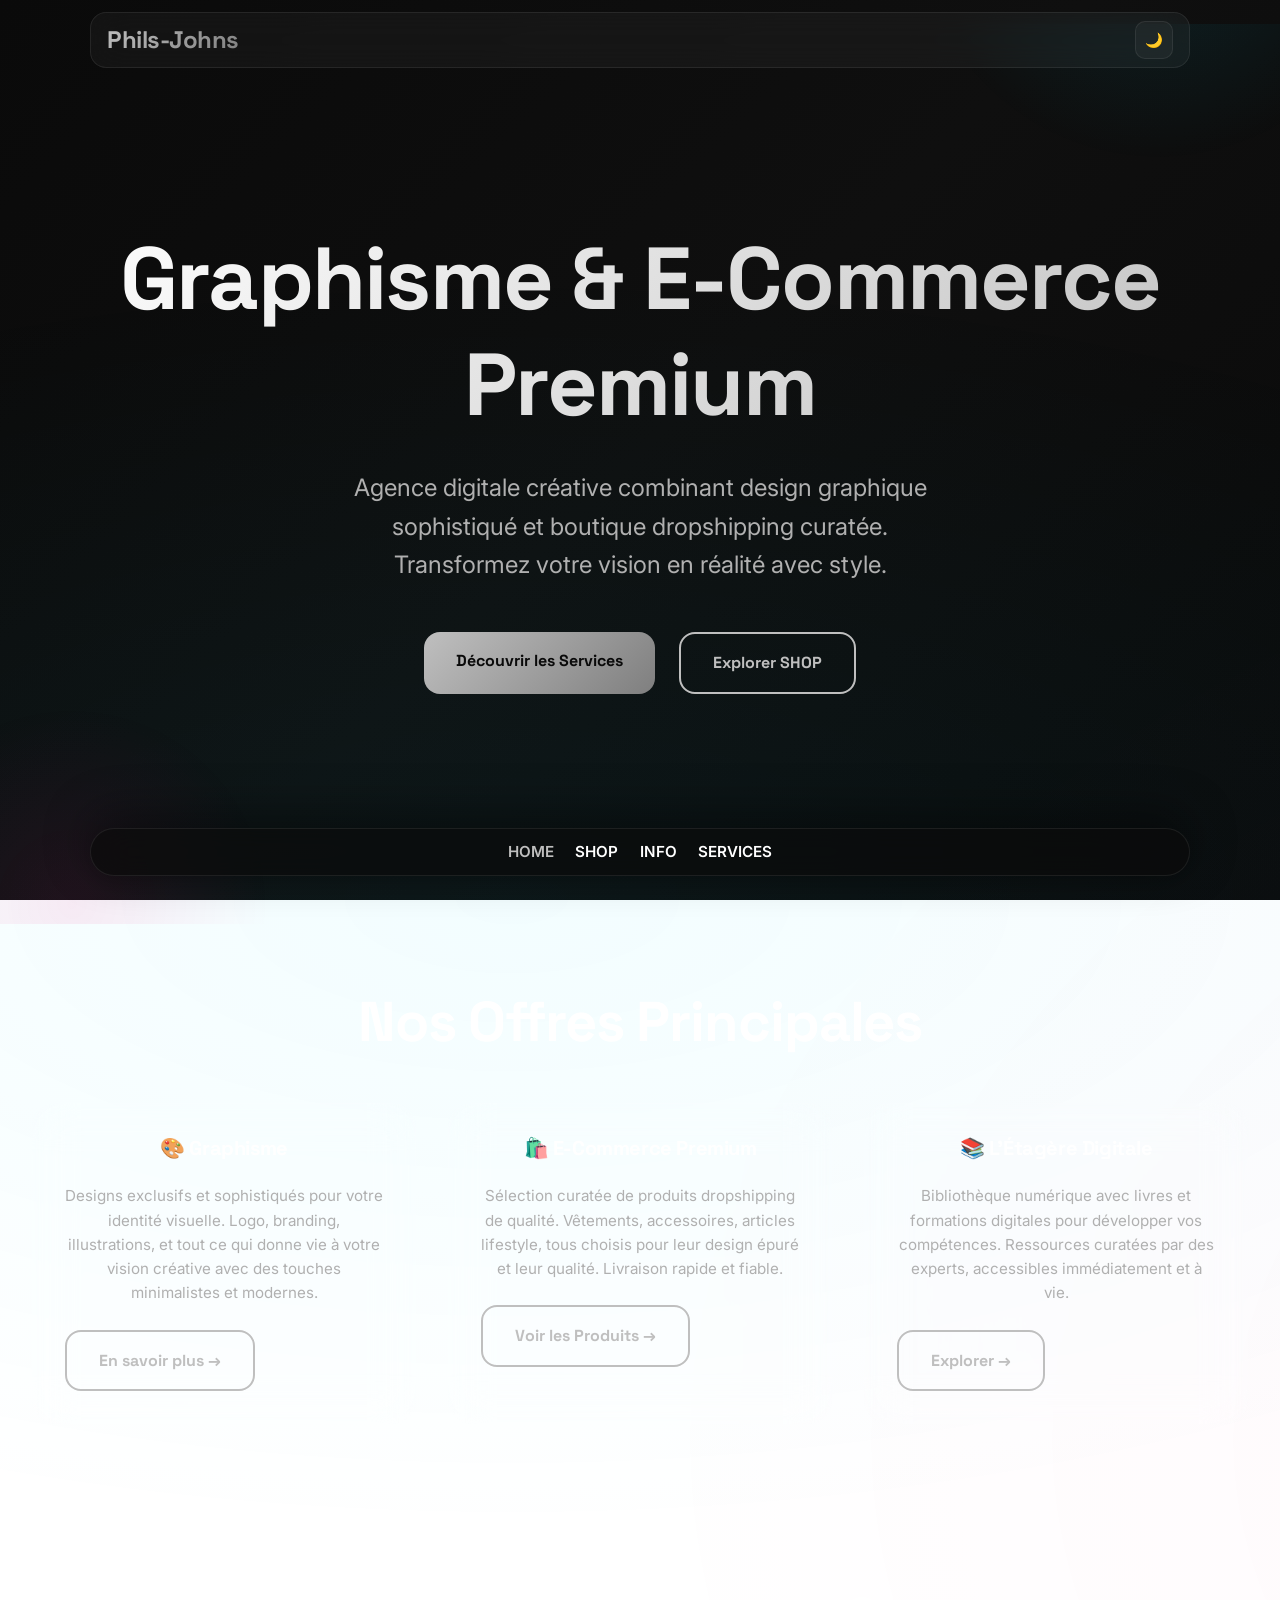
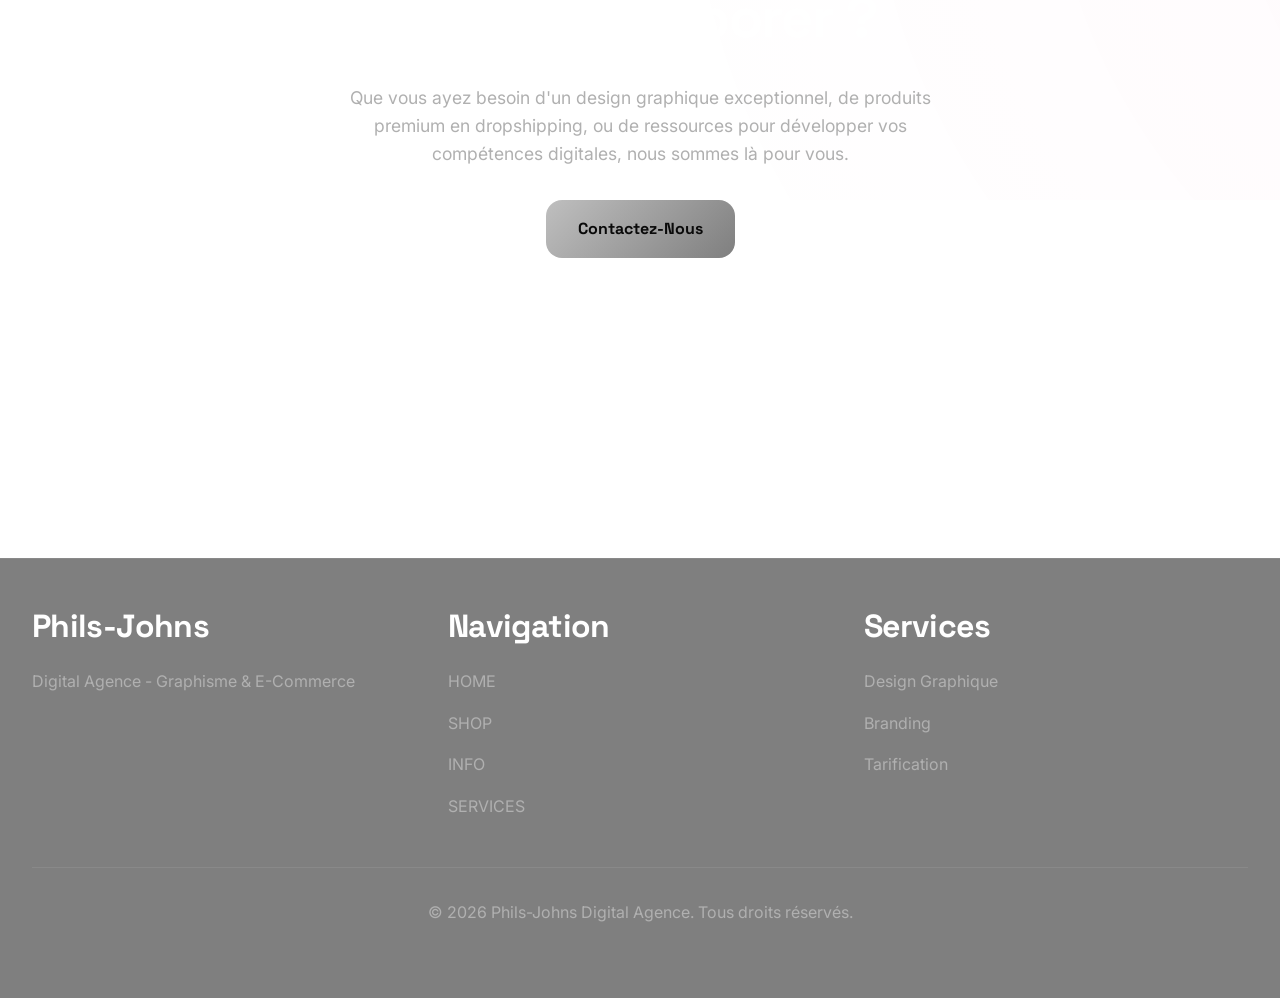
==== commit e46b36e6: "Ui bugs fixed" ====
--- a/index.html
+++ b/index.html
@@ -13,7 +13,7 @@
     <link href="https://fonts.googleapis.com/css2?family=Space+Grotesk:wght@400;500;600;700&family=Inter:wght@400;500;600;700&display=swap" rel="stylesheet">
 
     <!-- Styles -->
-    <link rel="stylesheet" href="css/liquid-glass.css">
+    <link rel="stylesheet" href="css/styles.css">
 </head>
 
 <body>
@@ -26,12 +26,10 @@
     <nav>
         <div class="nav-container">
             <ul class="nav-links">
-                <li><a href="index.html">Accueil</a></li>
-                <li><a href="services.html">Services</a></li>
-                <li><a href="boutique.html">Boutique</a></li>
-                <li><a href="etagere.html">L'Étagère</a></li>
-                <li><a href="apropos.html">À propos</a></li>
-                <li><a href="contact.html">Contact</a></li>
+                <li><a href="index.html">HOME</a></li>
+                <li><a href="boutique.html">SHOP</a></li>
+                <li><a href="apropos.html">INFO</a></li>
+                <li><a href="services.html">SERVICES</a></li>
             </ul>
             <button class="hamburger" id="hamburger">
         <span></span>
@@ -52,7 +50,7 @@
                 </p>
                 <div class="hero-cta">
                     <a href="services.html" class="btn btn-primary">Découvrir les Services</a>
-                    <a href="boutique.html" class="btn btn-secondary">Explorer la Boutique</a>
+                    <a href="boutique.html" class="btn btn-secondary">Explorer SHOP</a>
                 </div>
             </div>
         </section>
@@ -85,7 +83,7 @@
                     <p class="card-description">
                         Bibliothèque numérique avec livres et formations digitales pour développer vos compétences. Ressources curatées par des experts, accessibles immédiatement et à vie.
                     </p>
-                    <a href="etagere.html" class="btn btn-secondary" style="align-self: flex-start;">Explorer →</a>
+                    <a href="boutique.html#etagere" class="btn btn-secondary" style="align-self: flex-start;">Explorer →</a>
                 </div>
             </div>
         </section>
@@ -96,7 +94,7 @@
             <p style="font-size: 1.1rem; margin-bottom: 2rem; color: var(--text-secondary); max-width: 600px; margin-left: auto; margin-right: auto;">
                 Que vous ayez besoin d'un design graphique exceptionnel, de produits premium en dropshipping, ou de ressources pour développer vos compétences digitales, nous sommes là pour vous.
             </p>
-            <a href="contact.html" class="btn btn-primary">Contactez-Nous</a>
+            <a href="apropos.html#contact" class="btn btn-primary">Contactez-Nous</a>
         </section>
     </main>
 
@@ -109,12 +107,10 @@
             </div>
             <div class="footer-section">
                 <h3>Navigation</h3>
-                <a href="index.html">Accueil</a>
-                <a href="services.html">Services</a>
-                <a href="boutique.html">Boutique</a>
-                <a href="etagere.html">L'Étagère</a>
-                <a href="apropos.html">À propos</a>
-                <a href="contact.html">Contact</a>
+                <a href="index.html">HOME</a>
+                <a href="boutique.html">SHOP</a>
+                <a href="apropos.html">INFO</a>
+                <a href="services.html">SERVICES</a>
             </div>
             <div class="footer-section">
                 <h3>Services</h3>
@@ -129,7 +125,7 @@
     </footer>
 
     <!-- Scripts -->
-    <script src="js/liquid-glass.js" defer></script>
+    <script src="js/script.js"></script>
 
     <!-- Vercel Analytics -->
     <script defer src="/_vercel/insights/script.js"></script>
--- a/css/styles.css
+++ b/css/styles.css
@@ -0,0 +1,925 @@
+/* ================================
+   VARIABLES DE DESIGN GLOBALES
+   ================================ */
+
+:root {
+    /* Couleurs principales */
+    --bg-dark: #0a0a0a;
+    --bg-secondary: #1a1a1a;
+    --text-primary: #ffffff;
+    --text-secondary: #b0b0b0;
+    --accent-primary: #bfbfbf;
+    --accent-secondary: #7f7f7f;
+    --glass-bg: rgba(255, 255, 255, 0.05);
+    --glass-border: rgba(255, 255, 255, 0.1);
+    --glass-border-hover: rgba(255, 255, 255, 0.2);
+    /* Typographie */
+    --font-display: "Space Grotesk", "Clash Display", "General Sans", system-ui, sans-serif;
+    --font-body: "Inter", -apple-system, BlinkMacSystemFont, "Segoe UI", sans-serif;
+    /* Espacement */
+    --spacing-xs: 0.5rem;
+    --spacing-sm: 1rem;
+    --spacing-md: 1.5rem;
+    --spacing-lg: 2rem;
+    --spacing-xl: 3rem;
+    --spacing-xxl: 4rem;
+    /* Border radius */
+    --radius-sm: 8px;
+    --radius-md: 16px;
+    --radius-lg: 24px;
+    /* Transitions */
+    --transition-fast: 0.2s ease-in-out;
+    --transition-smooth: 0.3s cubic-bezier(0.4, 0, 0.2, 1);
+    --transition-slow: 0.5s cubic-bezier(0.4, 0, 0.2, 1);
+}
+
+
+/* ================================
+   RESET & STYLES DE BASE
+   ================================ */
+
+* {
+    margin: 0;
+    padding: 0;
+    box-sizing: border-box;
+}
+
+html {
+    scroll-behavior: smooth;
+}
+
+body {
+    background: linear-gradient(135deg, var(--bg-dark) 0%, var(--bg-secondary) 50%, var(--bg-dark) 100%);
+    background-attachment: fixed;
+    color: var(--text-primary);
+    font-family: var(--font-body);
+    font-size: 16px;
+    line-height: 1.6;
+    overflow-x: hidden;
+    position: relative;
+}
+
+
+/* Fond animé subtil */
+
+body::before {
+    content: "";
+    position: fixed;
+    top: 0;
+    left: 0;
+    width: 200%;
+    height: 200%;
+    background: radial-gradient( ellipse at 20% 50%, rgba(0, 217, 255, 0.05) 0%, transparent 50%), radial-gradient( ellipse at 80% 80%, rgba(255, 0, 110, 0.03) 0%, transparent 50%);
+    animation: floatingBg 20s ease-in-out infinite;
+    pointer-events: none;
+    z-index: -1;
+}
+
+@keyframes floatingBg {
+    0%,
+    100% {
+        transform: translate(0, 0);
+    }
+    25% {
+        transform: translate(-50px, -50px);
+    }
+    50% {
+        transform: translate(-100px, 0);
+    }
+    75% {
+        transform: translate(-50px, 50px);
+    }
+}
+
+
+/* ================================
+   TYPOGRAPHIE
+   ================================ */
+
+h1,
+h2,
+h3,
+h4,
+h5,
+h6 {
+    font-family: var(--font-display);
+    font-weight: 900;
+    line-height: 1.2;
+    letter-spacing: -0.02em;
+}
+
+h1 {
+    font-size: clamp(2.5rem, 8vw, 5.5rem);
+    margin-bottom: var(--spacing-md);
+}
+
+h2 {
+    font-size: clamp(2rem, 5vw, 3.5rem);
+    margin-bottom: var(--spacing-lg);
+}
+
+h3 {
+    font-size: clamp(1.5rem, 3vw, 2rem);
+    margin-bottom: var(--spacing-md);
+}
+
+p {
+    color: var(--text-secondary);
+    margin-bottom: var(--spacing-md);
+}
+
+a {
+    color: var(--accent-primary);
+    text-decoration: none;
+    transition: color var(--transition-smooth);
+}
+
+a:hover {
+    color: var(--accent-secondary);
+}
+
+
+/* ================================
+   LIQUID GLASS - COMPOSANT RÉUTILISABLE
+   ================================ */
+
+.glass-card,
+.glass-nav,
+.glass-button {
+    background: var(--glass-bg);
+    backdrop-filter: blur(20px);
+    border: 1px solid var(--glass-border);
+    border-radius: var(--radius-md);
+    transition: all var(--transition-smooth);
+    position: relative;
+    overflow: hidden;
+}
+
+.glass-card::before {
+    content: "";
+    position: absolute;
+    top: -50%;
+    left: -50%;
+    width: 200%;
+    height: 200%;
+    background: radial-gradient( circle at 50% 50%, rgba(255, 255, 255, 0.1) 0%, rgba(255, 255, 255, 0) 70%);
+    opacity: 0;
+    transition: opacity var(--transition-smooth);
+    pointer-events: none;
+}
+
+.glass-card:hover {
+    background: rgba(255, 255, 255, 0.08);
+    border-color: var(--glass-border-hover);
+    box-shadow: 0 8px 32px rgba(0, 217, 255, 0.15), inset 0 1px 1px rgba(255, 255, 255, 0.15);
+    transform: translateY(-4px);
+}
+
+.glass-card:hover::before {
+    opacity: 1;
+}
+
+
+/* Effet de suivi de souris pour le pseudo-élément */
+
+.glass-card {
+    --mouse-x: 50%;
+    --mouse-y: 50%;
+}
+
+
+/* ================================
+   NAVIGATION
+   ================================ */
+
+
+/* Bottom dock-style navigation */
+
+nav {
+    position: fixed;
+    left: 50%;
+    transform: translateX(-50%);
+    bottom: 24px;
+    width: min(1100px, calc(100% - 48px));
+    background: rgba(10, 10, 10, 0.7);
+    backdrop-filter: blur(20px);
+    border: 1px solid var(--glass-border);
+    border-radius: 32px;
+    z-index: 1000;
+    padding: 10px 18px;
+    box-shadow: 0 -12px 48px rgba(0, 0, 0, 0.45), 0 6px 18px rgba(0, 0, 0, 0.12);
+    display: flex;
+    justify-content: center;
+    align-items: center;
+}
+
+.nav-container {
+    width: 100%;
+    max-width: 1100px;
+    margin: 0 auto;
+    display: flex;
+    justify-content: center;
+    align-items: center;
+    gap: 1rem;
+}
+
+
+/* Top bar containing logo and theme toggle */
+
+.top-bar {
+    position: fixed;
+    left: 50%;
+    transform: translateX(-50%);
+    top: 12px;
+    width: min(1100px, calc(100% - 48px));
+    display: flex;
+    justify-content: space-between;
+    align-items: center;
+    gap: 12px;
+    padding: 8px 16px;
+    background: var(--glass-bg);
+    backdrop-filter: blur(16px);
+    border-radius: 16px;
+    border: 1px solid var(--glass-border);
+    z-index: 1400;
+}
+
+.logo {
+    font-family: var(--font-display);
+    font-size: 1.5rem;
+    font-weight: 900;
+    letter-spacing: -0.02em;
+    background: linear-gradient(135deg, var(--accent-primary), var(--accent-secondary));
+    -webkit-background-clip: text;
+    -webkit-text-fill-color: transparent;
+    background-clip: text;
+    transition: transform var(--transition-smooth);
+}
+
+.logo:hover {
+    transform: scale(1.05);
+}
+
+.nav-links {
+    display: flex;
+    gap: calc(var(--spacing-lg) / 1.5);
+    list-style: none;
+    align-items: center;
+}
+
+.nav-links a {
+    position: relative;
+    font-weight: 600;
+    font-size: 0.95rem;
+    color: var(--text-primary);
+    transition: color var(--transition-smooth);
+}
+
+.nav-links a::after {
+    content: "";
+    position: absolute;
+    bottom: -4px;
+    left: 0;
+    width: 0;
+    height: 2px;
+    background: linear-gradient(90deg, var(--accent-primary), var(--accent-secondary));
+    transition: width var(--transition-smooth);
+}
+
+.nav-links a:hover::after {
+    width: 100%;
+}
+
+.hamburger {
+    display: none;
+    flex-direction: column;
+    gap: 6px;
+    cursor: pointer;
+    background: none;
+    border: none;
+    padding: 8px;
+    border-radius: 12px;
+}
+
+
+/* Theme toggle button */
+
+.theme-toggle {
+    display: inline-flex;
+    align-items: center;
+    justify-content: center;
+    width: 38px;
+    height: 38px;
+    border-radius: 10px;
+    background: var(--glass-bg);
+    border: 1px solid var(--glass-border);
+    color: var(--text-primary);
+    cursor: pointer;
+    transition: all var(--transition-smooth);
+    font-size: 0.9rem;
+}
+
+.theme-toggle:hover {
+    transform: translateY(-2px);
+    box-shadow: 0 8px 24px rgba(0, 0, 0, 0.12);
+}
+
+.hamburger span {
+    width: 25px;
+    height: 2px;
+    background: var(--text-primary);
+    transition: all var(--transition-smooth);
+    border-radius: 2px;
+}
+
+.hamburger.active span:nth-child(1) {
+    transform: rotate(45deg) translate(8px, 8px);
+}
+
+.hamburger.active span:nth-child(2) {
+    opacity: 0;
+}
+
+.hamburger.active span:nth-child(3) {
+    transform: rotate(-45deg) translate(7px, -7px);
+}
+
+
+/* ================================
+   LAYOUT PRINCIPAL
+   ================================ */
+
+main {
+    padding-top: 24px;
+    padding-bottom: 140px;
+    /* espace pour le dock en bas */
+}
+
+section {
+    padding: var(--spacing-xxl) var(--spacing-lg);
+    max-width: 1400px;
+    margin: 0 auto;
+}
+
+.container {
+    width: 100%;
+    max-width: 1400px;
+    margin: 0 auto;
+    padding: 0 var(--spacing-lg);
+}
+
+
+/* ================================
+   HERO SECTION
+   ================================ */
+
+.hero {
+    min-height: 100vh;
+    display: flex;
+    align-items: center;
+    justify-content: center;
+    padding: 100px var(--spacing-lg) var(--spacing-xxl);
+    position: relative;
+    overflow: hidden;
+}
+
+.hero::before {
+    content: "";
+    position: absolute;
+    top: -40%;
+    right: -10%;
+    width: 500px;
+    height: 500px;
+    background: radial-gradient(circle, rgba(0, 217, 255, 0.1) 0%, transparent 70%);
+    border-radius: 50%;
+    animation: pulse 4s ease-in-out infinite;
+    z-index: 0;
+}
+
+.hero::after {
+    content: "";
+    position: absolute;
+    bottom: -20%;
+    left: -10%;
+    width: 400px;
+    height: 400px;
+    background: radial-gradient(circle, rgba(255, 0, 110, 0.08) 0%, transparent 70%);
+    border-radius: 50%;
+    animation: pulse 5s ease-in-out infinite reverse;
+    z-index: 0;
+}
+
+@keyframes pulse {
+    0%,
+    100% {
+        transform: scale(1);
+    }
+    50% {
+        transform: scale(1.1);
+    }
+}
+
+.hero-content {
+    position: relative;
+    z-index: 1;
+    text-align: center;
+    animation: fadeInUp 1s ease-out;
+}
+
+.hero h1 {
+    background: linear-gradient(135deg, var(--text-primary) 0%, var(--accent-primary) 100%);
+    -webkit-background-clip: text;
+    -webkit-text-fill-color: transparent;
+    background-clip: text;
+    margin-bottom: var(--spacing-lg);
+}
+
+.hero-subtitle {
+    font-size: clamp(1rem, 2.5vw, 1.5rem);
+    color: var(--text-secondary);
+    margin-bottom: var(--spacing-xl);
+    max-width: 600px;
+    margin-left: auto;
+    margin-right: auto;
+}
+
+.hero-cta {
+    display: flex;
+    gap: var(--spacing-md);
+    justify-content: center;
+    flex-wrap: wrap;
+    margin-bottom: var(--spacing-xxl);
+}
+
+
+/* ================================
+   BOUTONS
+   ================================ */
+
+.btn {
+    display: inline-block;
+    padding: var(--spacing-sm) var(--spacing-lg);
+    font-family: var(--font-display);
+    font-weight: 700;
+    font-size: 1rem;
+    border-radius: var(--radius-md);
+    border: 2px solid var(--accent-primary);
+    cursor: pointer;
+    transition: all var(--transition-smooth);
+    text-decoration: none;
+    white-space: nowrap;
+}
+
+.btn-primary {
+    background: linear-gradient(135deg, var(--accent-primary), var(--accent-secondary));
+    color: var(--bg-dark);
+    border: none;
+}
+
+.btn-primary:hover {
+    transform: translateY(-2px);
+    box-shadow: 0 12px 32px rgba(0, 217, 255, 0.3);
+}
+
+.btn-secondary {
+    background: transparent;
+    color: var(--accent-primary);
+}
+
+.btn-secondary:hover {
+    background: rgba(0, 217, 255, 0.1);
+    border-color: var(--accent-secondary);
+    color: var(--accent-secondary);
+}
+
+
+/* ================================
+   GRILLE DE CARTES
+   ================================ */
+
+.cards-grid {
+    display: grid;
+    grid-template-columns: repeat(auto-fit, minmax(320px, 1fr));
+    gap: var(--spacing-lg);
+    margin-top: var(--spacing-xl);
+}
+
+.card {
+    padding: var(--spacing-lg);
+    border-radius: var(--radius-lg);
+    display: flex;
+    flex-direction: column;
+    align-items: center;
+    text-align: center;
+}
+
+.card-title {
+    font-size: 1.25rem;
+    margin-bottom: var(--spacing-md);
+    color: var(--text-primary);
+}
+
+.card-description {
+    font-size: 0.95rem;
+    color: var(--text-secondary);
+    margin-bottom: var(--spacing-md);
+}
+
+.card-image {
+    width: 100%;
+    height: 200px;
+    object-fit: cover;
+    border-radius: var(--radius-md);
+    margin-bottom: var(--spacing-md);
+}
+
+
+/* ================================
+   GRILLE DE PRODUITS
+   ================================ */
+
+.products-grid {
+    display: grid;
+    grid-template-columns: repeat(auto-fill, minmax(280px, 1fr));
+    gap: var(--spacing-lg);
+    margin-top: var(--spacing-xl);
+}
+
+.product-card {
+    display: flex;
+    flex-direction: column;
+    height: 100%;
+    padding: var(--spacing-lg);
+    background: var(--glass-bg);
+    backdrop-filter: blur(15px);
+    border: 1px solid var(--glass-border);
+    border-radius: var(--radius-lg);
+    cursor: pointer;
+    transition: all var(--transition-smooth);
+    position: relative;
+    overflow: hidden;
+}
+
+.product-card::before {
+    content: "";
+    position: absolute;
+    top: -50%;
+    left: -50%;
+    width: 200%;
+    height: 200%;
+    background: radial-gradient( circle at 50% 50%, rgba(255, 255, 255, 0.15) 0%, rgba(255, 255, 255, 0) 70%);
+    opacity: 0;
+    transition: opacity var(--transition-smooth);
+    pointer-events: none;
+}
+
+.product-card:hover {
+    background: rgba(255, 255, 255, 0.08);
+    border-color: var(--glass-border-hover);
+    box-shadow: 0 8px 32px rgba(0, 217, 255, 0.2), inset 0 1px 1px rgba(255, 255, 255, 0.2);
+    transform: translateY(-8px) scale(1.02);
+}
+
+.product-card:hover::before {
+    opacity: 1;
+}
+
+.product-image {
+    width: 100%;
+    height: 220px;
+    object-fit: cover;
+    border-radius: var(--radius-md);
+    margin-bottom: var(--spacing-md);
+}
+
+.product-name {
+    font-size: 1.1rem;
+    font-weight: 700;
+    margin-bottom: var(--spacing-sm);
+    color: var(--text-primary);
+}
+
+.product-price {
+    font-size: 1.25rem;
+    font-weight: 800;
+    background: linear-gradient(135deg, var(--accent-primary), var(--accent-secondary));
+    -webkit-background-clip: text;
+    -webkit-text-fill-color: transparent;
+    background-clip: text;
+    margin-bottom: var(--spacing-md);
+}
+
+.product-description {
+    flex-grow: 1;
+    font-size: 0.9rem;
+    color: var(--text-secondary);
+    margin-bottom: var(--spacing-md);
+}
+
+.product-link {
+    display: inline-block;
+    padding: var(--spacing-sm) var(--spacing-md);
+    background: linear-gradient(135deg, var(--accent-primary), var(--accent-secondary));
+    color: var(--bg-dark);
+    font-weight: 700;
+    border-radius: var(--radius-sm);
+    text-align: center;
+    transition: all var(--transition-smooth);
+}
+
+.product-link:hover {
+    transform: scale(1.05);
+    box-shadow: 0 8px 24px rgba(0, 217, 255, 0.3);
+}
+
+
+/* ================================
+   FORMULAIRE DE CONTACT
+   ================================ */
+
+.contact-form {
+    max-width: 600px;
+    margin: 0 auto;
+    display: flex;
+    flex-direction: column;
+    gap: var(--spacing-md);
+}
+
+.form-group {
+    display: flex;
+    flex-direction: column;
+}
+
+.form-group label {
+    margin-bottom: var(--spacing-sm);
+    font-weight: 600;
+    color: var(--text-primary);
+    font-size: 0.95rem;
+}
+
+.form-group input,
+.form-group textarea {
+    padding: var(--spacing-md);
+    background: var(--glass-bg);
+    backdrop-filter: blur(10px);
+    border: 1px solid var(--glass-border);
+    border-radius: var(--radius-md);
+    color: var(--text-primary);
+    font-family: var(--font-body);
+    font-size: 1rem;
+    transition: all var(--transition-smooth);
+}
+
+.form-group input:focus,
+.form-group textarea:focus {
+    outline: none;
+    background: rgba(255, 255, 255, 0.1);
+    border-color: var(--accent-primary);
+    box-shadow: 0 0 20px rgba(0, 217, 255, 0.2);
+}
+
+.form-group textarea {
+    resize: vertical;
+    min-height: 120px;
+}
+
+.submit-btn {
+    align-self: center;
+    margin-top: var(--spacing-md);
+}
+
+
+/* ================================
+   FOOTER
+   ================================ */
+
+footer {
+    background: rgba(0, 0, 0, 0.5);
+    backdrop-filter: blur(10px);
+    border-top: 1px solid var(--glass-border);
+    padding: var(--spacing-xl) var(--spacing-lg);
+    margin-top: var(--spacing-xxl);
+}
+
+.footer-content {
+    max-width: 1400px;
+    margin: 0 auto;
+    display: grid;
+    grid-template-columns: repeat(auto-fit, minmax(250px, 1fr));
+    gap: var(--spacing-lg);
+    margin-bottom: var(--spacing-lg);
+}
+
+.footer-section h3 {
+    margin-bottom: var(--spacing-md);
+    color: var(--text-primary);
+}
+
+.footer-section a {
+    display: block;
+    margin-bottom: var(--spacing-sm);
+    color: var(--text-secondary);
+    transition: color var(--transition-smooth);
+}
+
+.footer-section a:hover {
+    color: var(--accent-primary);
+}
+
+.footer-bottom {
+    border-top: 1px solid var(--glass-border);
+    padding-top: var(--spacing-lg);
+    text-align: center;
+    color: var(--text-secondary);
+}
+
+
+/* ================================
+   ANIMATIONS
+   ================================ */
+
+@keyframes fadeInUp {
+    from {
+        opacity: 0;
+        transform: translateY(30px);
+    }
+    to {
+        opacity: 1;
+        transform: translateY(0);
+    }
+}
+
+@keyframes fadeIn {
+    from {
+        opacity: 0;
+    }
+    to {
+        opacity: 1;
+    }
+}
+
+.fade-in {
+    animation: fadeInUp 0.6s ease-out forwards;
+    opacity: 0;
+}
+
+.fade-in.visible {
+    opacity: 1;
+}
+
+
+/* ================================
+   RESPONSIVE
+   ================================ */
+
+@media (max-width: 768px) {
+    nav {
+        padding: 8px 12px;
+    }
+    /* Move logo to top center on mobile */
+    .logo {
+        position: fixed;
+        top: 12px;
+        left: 50%;
+        transform: translateX(-50%);
+        z-index: 1300;
+        background: transparent;
+        padding: 6px 10px;
+        border-radius: 10px;
+        font-size: 1.15rem;
+    }
+    /* Ensure dock stays at bottom and only contains nav controls */
+    nav {
+        bottom: 14px;
+        padding: 8px 14px;
+    }
+    /* Theme toggle sits inside dock alongside hamburger */
+    .nav-container {
+        gap: 0.5rem;
+        align-items: center;
+    }
+    /* Mobile menu appears as a floating panel above the dock */
+    .nav-links {
+        display: none;
+        position: fixed;
+        left: 50%;
+        transform: translateX(-50%);
+        bottom: calc(24px + 72px);
+        /* dock bottom (24px) + dock height approx */
+        width: calc(100% - 48px);
+        max-width: 680px;
+        flex-direction: column;
+        background: rgba(10, 10, 10, 0.95);
+        backdrop-filter: blur(20px);
+        border: 1px solid var(--glass-border);
+        border-radius: 20px;
+        padding: var(--spacing-lg);
+        gap: var(--spacing-md);
+        z-index: 1200;
+        box-shadow: 0 12px 40px rgba(0, 0, 0, 0.5);
+    }
+    .nav-links.active {
+        display: flex;
+    }
+    .hamburger {
+        display: flex;
+    }
+    /* Make sure the nav-links panel does not cover the top logo */
+    .nav-links {
+        padding-top: calc( var(--spacing-lg) + 36px);
+    }
+    section {
+        padding: var(--spacing-xl) var(--spacing-md);
+    }
+    h1 {
+        font-size: clamp(2rem, 6vw, 3.5rem);
+    }
+    .cards-grid,
+    .products-grid {
+        grid-template-columns: 1fr;
+    }
+    .hero-cta {
+        flex-direction: column;
+        align-items: center;
+    }
+    .btn {
+        width: 100%;
+        text-align: center;
+    }
+    .contact-form {
+        width: 100%;
+    }
+    footer {
+        padding: var(--spacing-lg) var(--spacing-md);
+    }
+}
+
+@media (max-width: 480px) {
+     :root {
+        font-size: 14px;
+    }
+    h1 {
+        font-size: 2rem;
+    }
+    h2 {
+        font-size: 1.5rem;
+    }
+    section {
+        padding: var(--spacing-lg) var(--spacing-sm);
+    }
+    .hero {
+        padding: 80px var(--spacing-sm) var(--spacing-lg);
+    }
+}
+
+
+/* Themes: monochrome day & night */
+
+.theme-day {
+    --bg-dark: #f7f7f7;
+    --bg-secondary: #ffffff;
+    --text-primary: #0a0a0a;
+    --text-secondary: #4a4a4a;
+    --glass-bg: rgba(10, 10, 10, 0.04);
+    --glass-border: rgba(10, 10, 10, 0.06);
+    --glass-border-hover: rgba(10, 10, 10, 0.12);
+    --accent-primary: #8c8c8c;
+    --accent-secondary: #4d4d4d;
+}
+
+.theme-night {
+    --bg-dark: #0a0a0a;
+    --bg-secondary: #0f0f0f;
+    --text-primary: #ffffff;
+    --text-secondary: #b0b0b0;
+    --glass-bg: rgba(255, 255, 255, 0.04);
+    --glass-border: rgba(255, 255, 255, 0.08);
+    --glass-border-hover: rgba(255, 255, 255, 0.16);
+    --accent-primary: #bfbfbf;
+    --accent-secondary: #7f7f7f;
+}
+
+
+/* Smooth theme transition */
+
+body {
+    transition: background 0.4s ease, color 0.4s ease;
+}
+
+
+/* Center product content */
+
+.product-card .product-name,
+.product-card .product-price,
+.product-card .product-description {
+    text-align: center;
+}
+
+
+/* Ensure consistent card ordering (grid auto-flow row) */
+
+.cards-grid,
+.products-grid {
+    grid-auto-flow: row;
+    justify-items: center;
+}
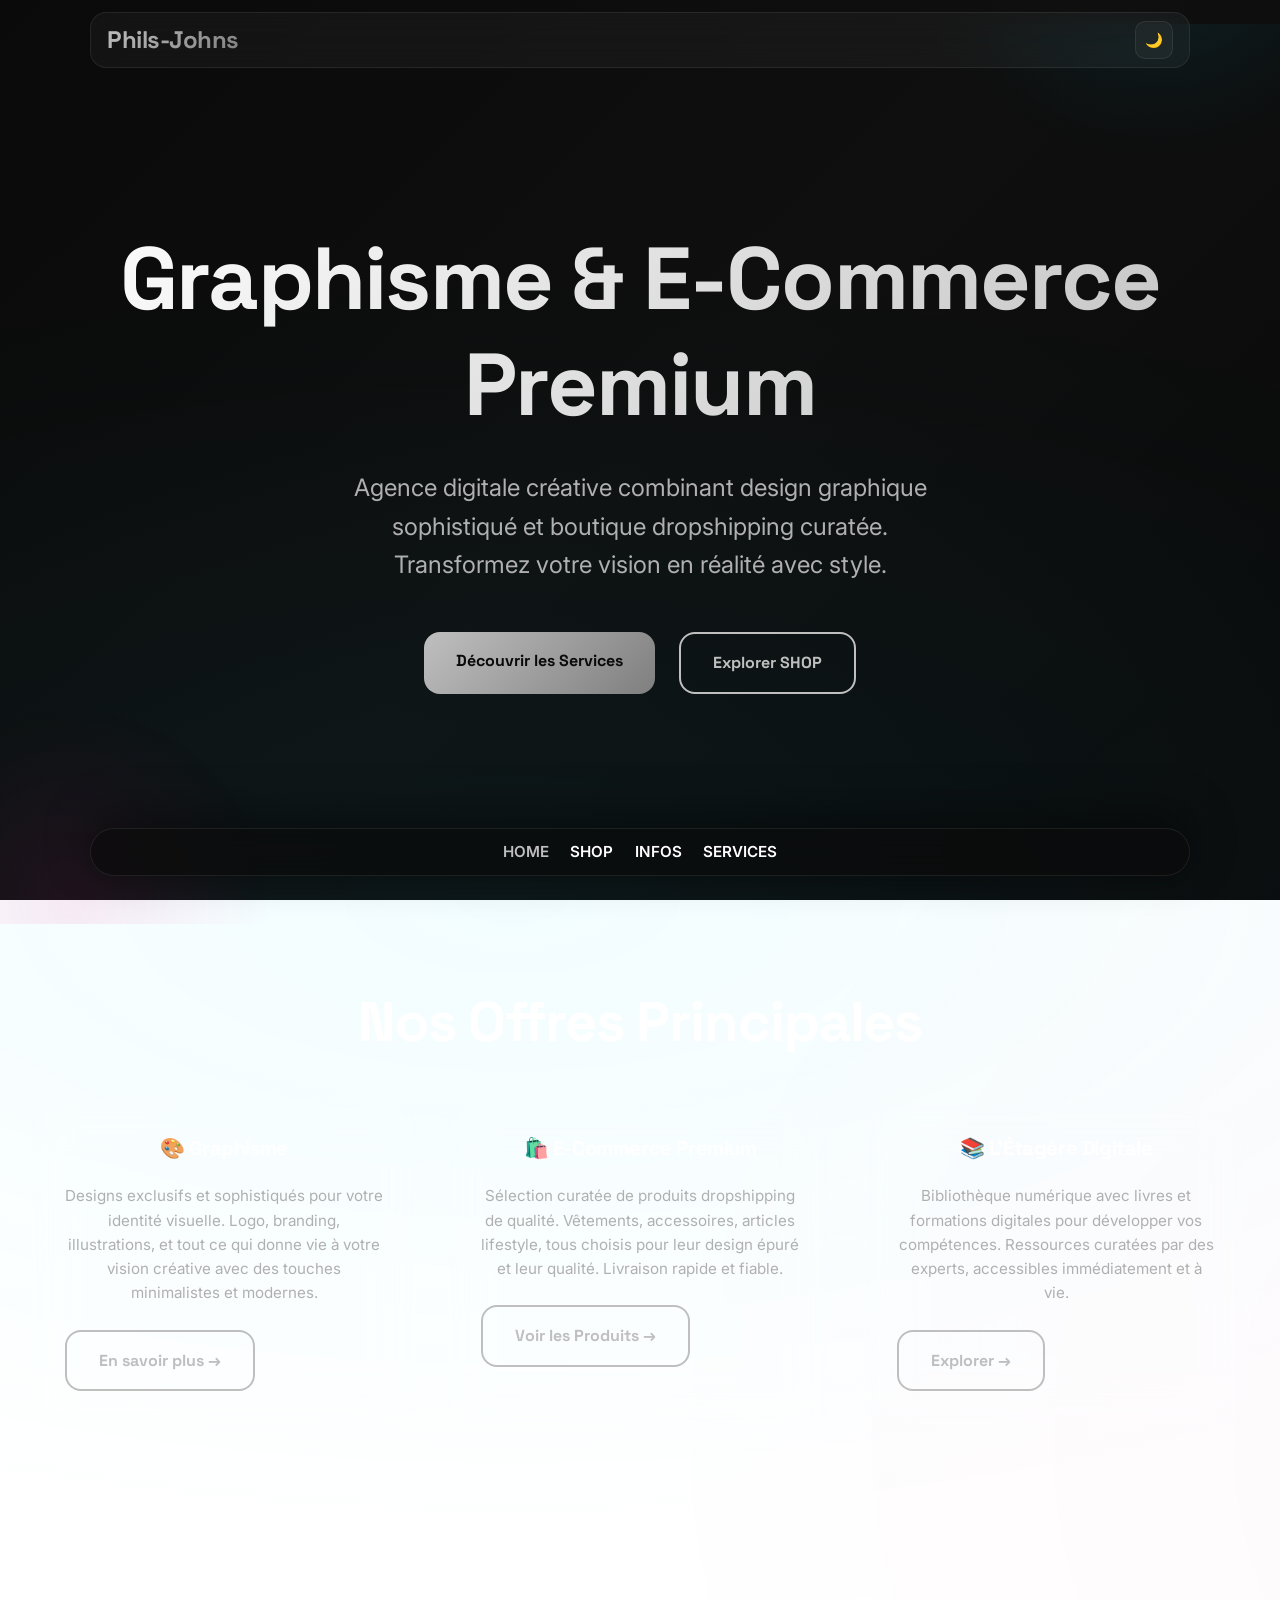
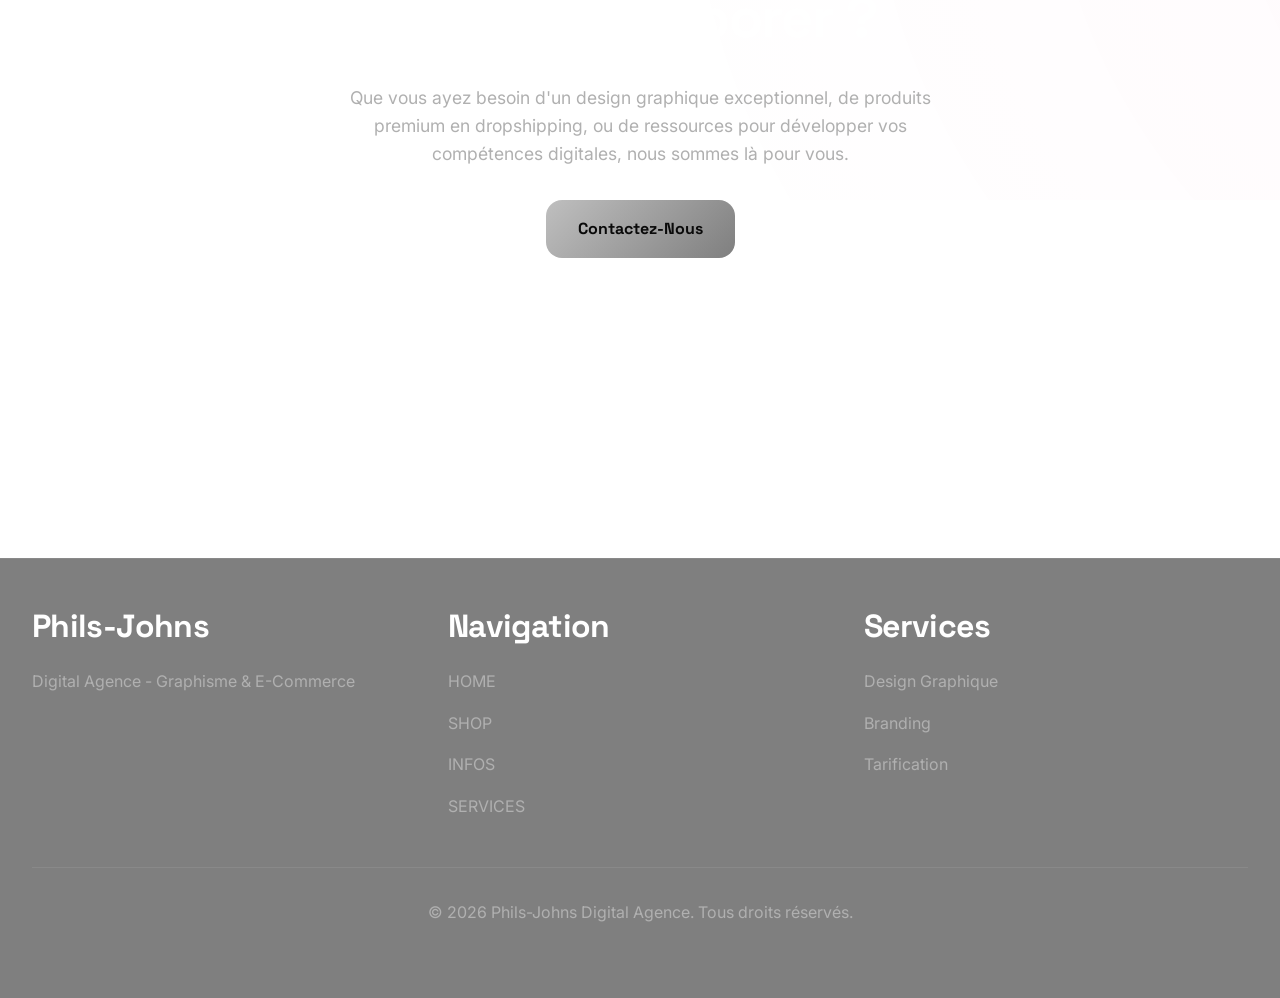
==== commit a9edfe6c: "update nav barr ui" ====
--- a/index.html
+++ b/index.html
@@ -28,7 +28,7 @@
             <ul class="nav-links">
                 <li><a href="index.html">HOME</a></li>
                 <li><a href="boutique.html">SHOP</a></li>
-                <li><a href="apropos.html">INFO</a></li>
+                <li><a href="apropos.html">INFOS</a></li>
                 <li><a href="services.html">SERVICES</a></li>
             </ul>
             <button class="hamburger" id="hamburger">
@@ -109,7 +109,7 @@
                 <h3>Navigation</h3>
                 <a href="index.html">HOME</a>
                 <a href="boutique.html">SHOP</a>
-                <a href="apropos.html">INFO</a>
+                <a href="apropos.html">INFOS</a>
                 <a href="services.html">SERVICES</a>
             </div>
             <div class="footer-section">
--- a/css/styles.css
+++ b/css/styles.css
@@ -791,42 +791,36 @@
     /* Ensure dock stays at bottom and only contains nav controls */
     nav {
         bottom: 14px;
-        padding: 8px 14px;
-    }
-    /* Theme toggle sits inside dock alongside hamburger */
+        width: calc(100% - 24px);
+        padding: 8px 10px;
+    }
     .nav-container {
+        gap: 0;
+        align-items: center;
+    }
+    .nav-links {
+        display: flex;
+        position: static;
+        transform: none;
+        width: 100%;
+        max-width: none;
+        flex-direction: row;
+        justify-content: space-between;
         gap: 0.5rem;
-        align-items: center;
-    }
-    /* Mobile menu appears as a floating panel above the dock */
-    .nav-links {
+        padding: 0;
+        background: transparent;
+        backdrop-filter: none;
+        border: 0;
+        border-radius: 0;
+        box-shadow: none;
+        z-index: auto;
+    }
+    .hamburger {
         display: none;
-        position: fixed;
-        left: 50%;
-        transform: translateX(-50%);
-        bottom: calc(24px + 72px);
-        /* dock bottom (24px) + dock height approx */
-        width: calc(100% - 48px);
-        max-width: 680px;
-        flex-direction: column;
-        background: rgba(10, 10, 10, 0.95);
-        backdrop-filter: blur(20px);
-        border: 1px solid var(--glass-border);
-        border-radius: 20px;
-        padding: var(--spacing-lg);
-        gap: var(--spacing-md);
-        z-index: 1200;
-        box-shadow: 0 12px 40px rgba(0, 0, 0, 0.5);
-    }
-    .nav-links.active {
-        display: flex;
-    }
-    .hamburger {
-        display: flex;
-    }
-    /* Make sure the nav-links panel does not cover the top logo */
-    .nav-links {
-        padding-top: calc( var(--spacing-lg) + 36px);
+    }
+    .nav-links a {
+        font-size: 0.8rem;
+        white-space: nowrap;
     }
     section {
         padding: var(--spacing-xl) var(--spacing-md);
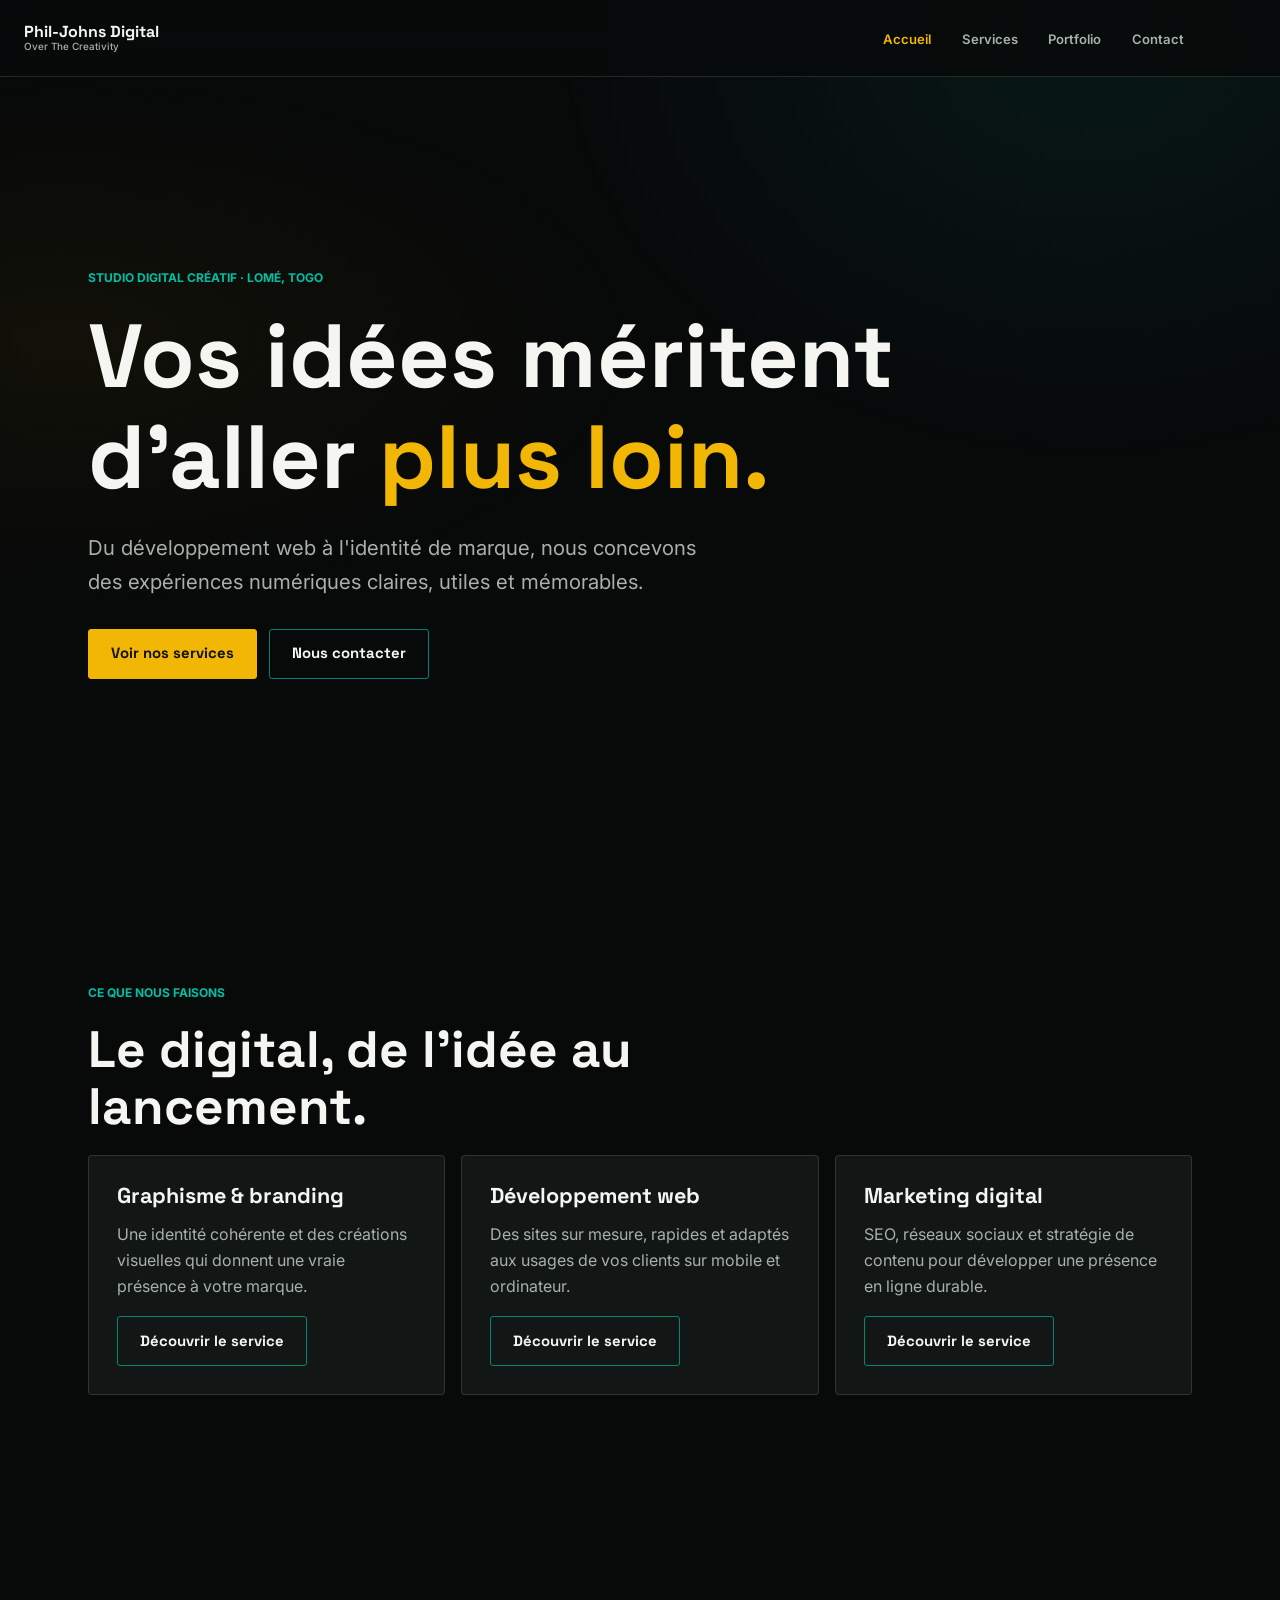
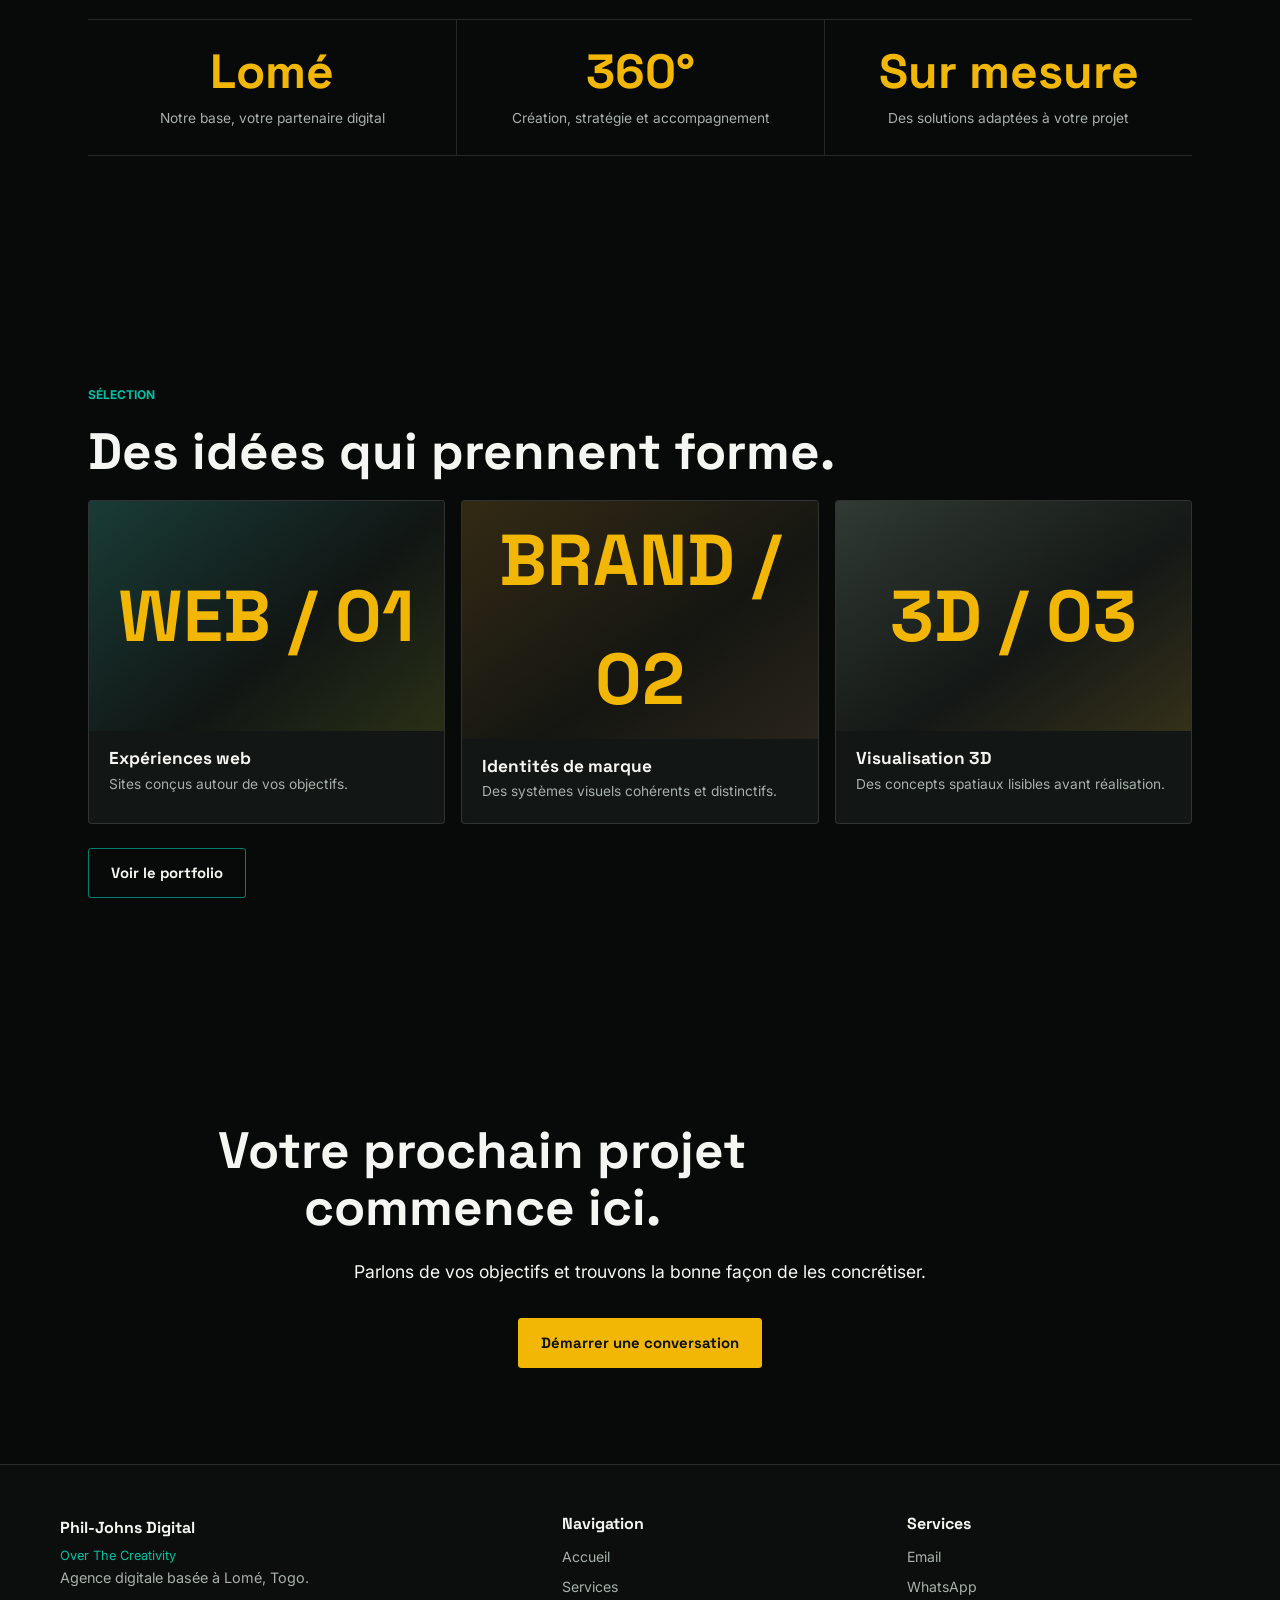
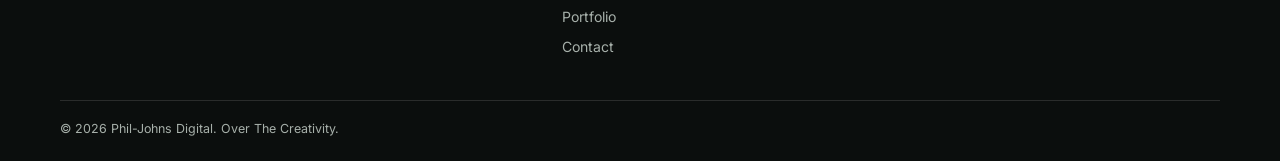
==== commit 08a597e2: "update" ====
--- a/index.html
+++ b/index.html
@@ -4,8 +4,12 @@
 <head>
     <meta charset="UTF-8">
     <meta name="viewport" content="width=device-width, initial-scale=1.0">
-    <meta name="description" content="Phils-Johns Digital Agence - Graphisme & Dropshipping">
-    <title>Phils-Johns Digital Agence - Graphisme & Dropshipping</title>
+    <meta name="description" content="Phil-Johns Digital, agence créative à Lomé : développement web, branding, graphisme, 3D et marketing digital. Over The Creativity.">
+    <meta property="og:title" content="Phil-Johns Digital | Over The Creativity">
+    <meta property="og:description" content="Une agence digitale à Lomé pour faire grandir vos idées.">
+    <meta property="og:type" content="website">
+    <meta name="theme-color" content="#080a0a">
+    <title>Phil-Johns Digital | Over The Creativity</title>
 
     <!-- Fonts -->
     <link rel="preconnect" href="https://fonts.googleapis.com">
@@ -13,29 +17,25 @@
     <link href="https://fonts.googleapis.com/css2?family=Space+Grotesk:wght@400;500;600;700&family=Inter:wght@400;500;600;700&display=swap" rel="stylesheet">
 
     <!-- Styles -->
-    <link rel="stylesheet" href="css/styles.css">
+    <link rel="stylesheet" href="css/style.css">
 </head>
 
 <body>
-    <!-- Top bar: logo + theme toggle -->
-    <header class="top-bar">
-        <div class="logo">Phils-Johns</div>
-        <button id="themeToggle" class="theme-toggle" aria-label="Basculer thème">🌙</button>
-    </header>
     <!-- Navigation -->
-    <nav>
+    <nav aria-label="Navigation principale">
         <div class="nav-container">
-            <ul class="nav-links">
-                <li><a href="index.html">HOME</a></li>
-                <li><a href="boutique.html">SHOP</a></li>
-                <li><a href="apropos.html">INFOS</a></li>
-                <li><a href="services.html">SERVICES</a></li>
+            <a class="nav-brand" href="index.html" aria-label="Phil-Johns Digital, accueil">
+                <span class="nav-brand-text">Phil-Johns Digital<small>Over The Creativity</small></span>
+            </a>
+            <ul class="nav-links site-nav">
+                <li><a href="index.html" aria-current="page">Accueil</a></li>
+                <li><a href="services.html">Services</a></li>
+                <li><a href="portfolio.html">Portfolio</a></li>
+                <li><a href="contact.html">Contact</a></li>
             </ul>
-            <button class="hamburger" id="hamburger">
-        <span></span>
-        <span></span>
-        <span></span>
-      </button>
+            <button class="menu-toggle" type="button" aria-label="Ouvrir le menu" aria-expanded="false">
+                <span></span><span></span><span></span>
+            </button>
         </div>
     </nav>
 
@@ -44,57 +44,87 @@
         <!-- Hero Section -->
         <section class="hero">
             <div class="hero-content">
-                <h1>Graphisme & E-Commerce Premium</h1>
+                <span class="eyebrow">Studio digital créatif · Lomé, Togo</span>
+                <h1>Vos idées méritent d'aller <span class="accent">plus loin.</span></h1>
                 <p class="hero-subtitle">
-                    Agence digitale créative combinant design graphique sophistiqué et boutique dropshipping curatée. Transformez votre vision en réalité avec style.
+                    Du développement web à l'identité de marque, nous concevons des expériences numériques claires, utiles et mémorables.
                 </p>
                 <div class="hero-cta">
-                    <a href="services.html" class="btn btn-primary">Découvrir les Services</a>
-                    <a href="boutique.html" class="btn btn-secondary">Explorer SHOP</a>
+                    <a href="services.html" class="btn btn-primary">Voir nos services</a>
+                    <a href="contact.html" class="btn btn-secondary">Nous contacter</a>
                 </div>
             </div>
         </section>
 
         <!-- Offres Section -->
         <section>
-            <h2 style="text-align: center; margin-bottom: 3rem;">Nos Offres Principales</h2>
+            <span class="eyebrow">Ce que nous faisons</span>
+            <h2>Le digital, de l'idée au lancement.</h2>
             <div class="cards-grid">
                 <!-- Graphisme Card -->
                 <div class="glass-card card">
-                    <h3 class="card-title">🎨 Graphisme</h3>
+                    <h3 class="card-title">Graphisme & branding</h3>
                     <p class="card-description">
-                        Designs exclusifs et sophistiqués pour votre identité visuelle. Logo, branding, illustrations, et tout ce qui donne vie à votre vision créative avec des touches minimalistes et modernes.
+                        Une identité cohérente et des créations visuelles qui donnent une vraie présence à votre marque.
                     </p>
-                    <a href="services.html" class="btn btn-secondary" style="align-self: flex-start;">En savoir plus →</a>
+                    <a href="services.html" class="btn btn-secondary" style="align-self: flex-start;">Découvrir le service</a>
                 </div>
 
                 <!-- Boutique Card -->
                 <div class="glass-card card">
-                    <h3 class="card-title">🛍️ E-Commerce Premium</h3>
+                    <h3 class="card-title">Développement web</h3>
                     <p class="card-description">
-                        Sélection curatée de produits dropshipping de qualité. Vêtements, accessoires, articles lifestyle, tous choisis pour leur design épuré et leur qualité. Livraison rapide et fiable.
+                        Des sites sur mesure, rapides et adaptés aux usages de vos clients sur mobile et ordinateur.
                     </p>
-                    <a href="boutique.html" class="btn btn-secondary" style="align-self: flex-start;">Voir les Produits →</a>
+                    <a href="services.html" class="btn btn-secondary" style="align-self: flex-start;">Découvrir le service</a>
                 </div>
 
                 <!-- Étagère Card -->
                 <div class="glass-card card">
-                    <h3 class="card-title">📚 L'Étagère Digitale</h3>
+                    <h3 class="card-title">Marketing digital</h3>
                     <p class="card-description">
-                        Bibliothèque numérique avec livres et formations digitales pour développer vos compétences. Ressources curatées par des experts, accessibles immédiatement et à vie.
+                        SEO, réseaux sociaux et stratégie de contenu pour développer une présence en ligne durable.
                     </p>
-                    <a href="boutique.html#etagere" class="btn btn-secondary" style="align-self: flex-start;">Explorer →</a>
+                    <a href="services.html" class="btn btn-secondary" style="align-self: flex-start;">Découvrir le service</a>
                 </div>
             </div>
         </section>
 
+        <section data-reveal>
+            <div class="stats-grid" aria-label="Repères de l'agence">
+                <div class="stat-item"><span class="stat-value">Lomé</span><span class="stat-label">Notre base, votre partenaire digital</span></div>
+                <div class="stat-item"><span class="stat-value">360°</span><span class="stat-label">Création, stratégie et accompagnement</span></div>
+                <div class="stat-item"><span class="stat-value">Sur mesure</span><span class="stat-label">Des solutions adaptées à votre projet</span></div>
+            </div>
+        </section>
+
+        <section data-reveal>
+            <span class="eyebrow">Sélection</span>
+            <h2>Des idées qui prennent forme.</h2>
+            <div class="portfolio-grid">
+                <a class="project-card" href="portfolio.html">
+                    <div class="project-art web" role="img" aria-label="Composition graphique représentant un projet web">WEB / 01</div>
+                    <div class="project-info"><h3>Expériences web</h3><p>Sites conçus autour de vos objectifs.</p></div>
+                </a>
+                <a class="project-card" href="portfolio.html">
+                    <div class="project-art graphic" role="img" aria-label="Composition graphique représentant une identité visuelle">BRAND / 02</div>
+                    <div class="project-info"><h3>Identités de marque</h3><p>Des systèmes visuels cohérents et distinctifs.</p></div>
+                </a>
+                <a class="project-card" href="portfolio.html">
+                    <div class="project-art model" role="img" aria-label="Composition graphique représentant la modélisation 3D">3D / 03</div>
+                    <div class="project-info"><h3>Visualisation 3D</h3><p>Des concepts spatiaux lisibles avant réalisation.</p></div>
+                </a>
+            </div>
+            <p style="margin-top: 24px;"><a class="btn btn-secondary" href="portfolio.html">Voir le portfolio</a></p>
+        </section>
+
         <!-- CTA Section -->
         <section style="text-align: center; padding: 6rem 2rem;">
-            <h2>Prêt à Collaborer ?</h2>
+            <h2>Votre prochain projet commence ici.</h2>
             <p style="font-size: 1.1rem; margin-bottom: 2rem; color: var(--text-secondary); max-width: 600px; margin-left: auto; margin-right: auto;">
-                Que vous ayez besoin d'un design graphique exceptionnel, de produits premium en dropshipping, ou de ressources pour développer vos compétences digitales, nous sommes là pour vous.
+                Parlons de vos objectifs et trouvons la bonne façon de les concrétiser.
             </p>
-            <a href="apropos.html#contact" class="btn btn-primary">Contactez-Nous</a>
+            <a href="contact.html" class="btn btn-primary">Démarrer une conversation</a>
         </section>
     </main>
 
@@ -102,30 +132,30 @@
     <footer>
         <div class="footer-content">
             <div class="footer-section">
-                <h3>Phils-Johns</h3>
-                <p>Digital Agence - Graphisme & E-Commerce</p>
+                <div class="footer-brand">Phil-Johns Digital</div>
+                <div class="footer-tagline">Over The Creativity</div>
+                <p>Agence digitale basée à Lomé, Togo.</p>
             </div>
             <div class="footer-section">
                 <h3>Navigation</h3>
-                <a href="index.html">HOME</a>
-                <a href="boutique.html">SHOP</a>
-                <a href="apropos.html">INFOS</a>
-                <a href="services.html">SERVICES</a>
+                <a href="index.html">Accueil</a>
+                <a href="services.html">Services</a>
+                <a href="portfolio.html">Portfolio</a>
+                <a href="contact.html">Contact</a>
             </div>
             <div class="footer-section">
                 <h3>Services</h3>
-                <a href="services.html#design">Design Graphique</a>
-                <a href="services.html#branding">Branding</a>
-                <a href="services.html#tarifs">Tarification</a>
+                <a href="mailto:philjohnspro@gmail.com">Email</a>
+                <a href="https://wa.me/22879905677" target="_blank" rel="noopener noreferrer">WhatsApp</a>
             </div>
         </div>
         <div class="footer-bottom">
-            <p>&copy; 2026 Phils-Johns Digital Agence. Tous droits réservés.</p>
+            <p>&copy; 2026 Phil-Johns Digital. Over The Creativity.</p>
         </div>
     </footer>
 
     <!-- Scripts -->
-    <script src="js/script.js"></script>
+    <script src="js/main.js" defer></script>
 
     <!-- Vercel Analytics -->
     <script defer src="/_vercel/insights/script.js"></script>
--- a/css/style.css
+++ b/css/style.css
@@ -0,0 +1,774 @@
+:root {
+    color-scheme: dark;
+    --color-bg: #080a0a;
+    --color-surface: #121615;
+    --color-surface-raised: #191f1d;
+    --color-text: #f5f6f2;
+    --color-muted: #a7b0aa;
+    --color-amber: #F2B705;
+    --color-turquoise: #00BFA5;
+    --color-line: rgba(245, 246, 242, 0.13);
+    --font-display: "Space Grotesk", sans-serif;
+    --font-body: "Inter", sans-serif;
+    --page-width: 1160px;
+}
+
+*,
+*::before,
+*::after {
+    box-sizing: border-box;
+}
+
+html {
+    scroll-behavior: smooth;
+    scroll-padding-top: 96px;
+}
+
+body {
+    margin: 0;
+    background: var(--color-bg);
+    color: var(--color-text);
+    font-family: var(--font-body);
+    font-size: 16px;
+    line-height: 1.65;
+    -webkit-font-smoothing: antialiased;
+}
+
+body::before {
+    position: fixed;
+    z-index: -1;
+    inset: 0;
+    background: radial-gradient(ellipse at 85% 4%, rgba(0, 191, 165, 0.08), transparent 35%), radial-gradient(ellipse at 5% 38%, rgba(242, 183, 5, 0.045), transparent 34%);
+    content: "";
+    pointer-events: none;
+}
+
+img {
+    max-width: 100%;
+}
+
+a {
+    color: inherit;
+    text-decoration: none;
+}
+
+button,
+input,
+select,
+textarea {
+    font: inherit;
+}
+
+:focus-visible {
+    outline: 3px solid var(--color-turquoise);
+    outline-offset: 4px;
+}
+
+::selection {
+    background: var(--color-amber);
+    color: #080a0a;
+}
+
+h1,
+h2,
+h3,
+p {
+    margin-top: 0;
+}
+
+h1,
+h2,
+h3 {
+    font-family: var(--font-display);
+    line-height: 1.12;
+}
+
+h1 {
+    max-width: 900px;
+    margin-bottom: 24px;
+    font-size: clamp(2.8rem, 7vw, 6rem);
+    letter-spacing: 0;
+}
+
+h2 {
+    margin-bottom: 20px;
+    font-size: clamp(2rem, 4vw, 3.3rem);
+    letter-spacing: 0;
+}
+
+h3 {
+    font-size: 1.35rem;
+    letter-spacing: 0;
+}
+
+p {
+    color: var(--color-muted);
+}
+
+.top-bar {
+    display: none;
+}
+
+nav {
+    position: fixed;
+    z-index: 1000;
+    inset: 0 0 auto;
+    width: 100%;
+    padding: 14px 24px;
+    border: 0;
+    border-bottom: 1px solid var(--color-line);
+    border-radius: 0;
+    background: rgba(8, 10, 10, 0.9);
+    box-shadow: none;
+    backdrop-filter: blur(18px);
+    transform: none;
+}
+
+.nav-container {
+    display: flex;
+    width: min(100%, var(--page-width));
+    min-height: 48px;
+    align-items: center;
+    justify-content: space-between;
+    gap: 24px;
+}
+
+.nav-brand {
+    display: inline-flex;
+    align-items: center;
+    gap: 10px;
+    color: var(--color-text);
+    font-family: var(--font-display);
+    font-size: 1rem;
+    font-weight: 700;
+    white-space: nowrap;
+}
+
+.nav-brand-text {
+    display: grid;
+    line-height: 1.05;
+}
+
+.nav-brand-text small,
+.brand-tagline {
+    color: var(--color-muted);
+    font-family: var(--font-body);
+    font-size: 0.62rem;
+    font-weight: 500;
+    letter-spacing: 0;
+}
+
+.nav-links {
+    display: flex;
+    align-items: center;
+    gap: clamp(16px, 2.4vw, 32px);
+    margin: 0;
+    list-style: none;
+}
+
+.nav-links a {
+    color: var(--color-muted);
+    font-size: 0.82rem;
+    font-weight: 600;
+    transition: color 180ms ease;
+}
+
+.nav-links a:hover,
+.nav-links a[aria-current="page"] {
+    color: var(--color-amber);
+}
+
+.nav-links a::after {
+    display: none;
+}
+
+.menu-toggle {
+    display: none;
+    width: 44px;
+    height: 44px;
+    place-content: center;
+    gap: 5px;
+    border: 1px solid var(--color-line);
+    border-radius: 4px;
+    background: var(--color-surface);
+    cursor: pointer;
+}
+
+.menu-toggle span {
+    display: block;
+    width: 19px;
+    height: 2px;
+    border-radius: 2px;
+    background: var(--color-text);
+}
+
+main {
+    min-height: 70vh;
+    padding-top: 76px;
+    padding-bottom: 0;
+}
+
+section {
+    width: min(100%, var(--page-width));
+    margin-inline: auto;
+    padding: clamp(60px, 9vw, 112px) 28px;
+}
+
+.hero {
+    position: relative;
+    display: flex;
+    min-height: min(790px, calc(100svh - 76px));
+    align-items: center;
+    justify-content: flex-start;
+    padding-top: 90px;
+    padding-bottom: 90px;
+    overflow: hidden;
+}
+
+.hero::before,
+.hero::after {
+    display: none;
+}
+
+.hero-content {
+    width: min(100%, 840px);
+    text-align: left;
+    animation: rise-in 700ms both;
+}
+
+.hero h1 {
+    background: none;
+    color: var(--color-text);
+    -webkit-text-fill-color: currentColor;
+}
+
+.hero h1 .accent,
+.accent-text {
+    color: var(--color-amber);
+}
+
+.hero-subtitle {
+    max-width: 620px;
+    margin: 0 0 30px;
+    color: var(--color-muted);
+    font-size: clamp(1.05rem, 2vw, 1.28rem);
+}
+
+.hero-cta {
+    display: flex;
+    flex-wrap: wrap;
+    justify-content: flex-start;
+    gap: 12px;
+    margin: 0;
+}
+
+.btn {
+    display: inline-flex;
+    min-height: 50px;
+    align-items: center;
+    justify-content: center;
+    padding: 0 22px;
+    border: 1px solid var(--color-line);
+    border-radius: 3px;
+    background: transparent;
+    color: var(--color-text);
+    font-family: var(--font-display);
+    font-size: 0.93rem;
+    font-weight: 700;
+    transition: background 180ms ease, color 180ms ease, border-color 180ms ease, transform 180ms ease;
+}
+
+.btn:hover {
+    transform: translateY(-2px);
+}
+
+.btn-primary {
+    border-color: var(--color-amber);
+    background: var(--color-amber);
+    color: #10110c;
+}
+
+.btn-primary:hover {
+    border-color: #ffd454;
+    background: #ffd454;
+    color: #10110c;
+}
+
+.btn-secondary {
+    border-color: rgba(0, 191, 165, 0.65);
+    color: var(--color-text);
+}
+
+.btn-secondary:hover {
+    background: var(--color-turquoise);
+    color: #07110f;
+}
+
+.cards-grid {
+    display: grid;
+    grid-template-columns: repeat(3, minmax(0, 1fr));
+    gap: 16px;
+}
+
+.glass-card,
+.card,
+.product-card {
+    position: relative;
+    padding: 28px;
+    overflow: hidden;
+    border: 1px solid var(--color-line);
+    border-radius: 4px;
+    background: var(--color-surface);
+    box-shadow: none;
+    transition: border-color 200ms ease, background 200ms ease, transform 200ms ease;
+}
+
+.glass-card::before {
+    display: none;
+}
+
+.glass-card:hover,
+.card:hover,
+.product-card:hover {
+    transform: translateY(-4px);
+    border-color: rgba(0, 191, 165, 0.5);
+    background: var(--color-surface-raised);
+    box-shadow: none;
+}
+
+.card-title {
+    margin-bottom: 12px;
+    color: var(--color-text);
+}
+
+.card-description {
+    color: var(--color-muted);
+}
+
+section > h2 {
+    max-width: 780px;
+}
+
+.section-intro {
+    max-width: 620px;
+    margin-bottom: 32px;
+}
+
+.eyebrow {
+    display: inline-block;
+    margin-bottom: 18px;
+    color: var(--color-turquoise);
+    font-size: 0.75rem;
+    font-weight: 700;
+    letter-spacing: 0;
+    text-transform: uppercase;
+}
+
+.stats-grid {
+    display: grid;
+    grid-template-columns: repeat(3, 1fr);
+    border-top: 1px solid var(--color-line);
+    border-bottom: 1px solid var(--color-line);
+}
+
+.stat-item {
+    padding: 26px 20px;
+    text-align: center;
+}
+
+.stat-item + .stat-item {
+    border-left: 1px solid var(--color-line);
+}
+
+.stat-value {
+    display: block;
+    color: var(--color-amber);
+    font-family: var(--font-display);
+    font-size: clamp(2rem, 4vw, 3rem);
+    font-weight: 700;
+    line-height: 1.1;
+}
+
+.stat-label {
+    display: block;
+    margin-top: 8px;
+    color: var(--color-muted);
+    font-size: 0.86rem;
+}
+
+.portfolio-grid {
+    display: grid;
+    grid-template-columns: repeat(3, minmax(0, 1fr));
+    gap: 16px;
+}
+
+.project-card {
+    display: block;
+    min-width: 0;
+    overflow: hidden;
+    border: 1px solid var(--color-line);
+    border-radius: 4px;
+    background: var(--color-surface);
+    transition: transform 200ms ease, border-color 200ms ease;
+}
+
+.project-card:hover {
+    transform: translateY(-4px);
+    border-color: var(--color-turquoise);
+}
+
+.project-art {
+    display: grid;
+    min-height: 230px;
+    place-items: center;
+    overflow: hidden;
+    background-color: #17201d;
+    color: var(--color-amber);
+    font-family: var(--font-display);
+    font-size: clamp(2.2rem, 6vw, 4.5rem);
+    font-weight: 700;
+    text-align: center;
+}
+
+.project-art.web {
+    background: linear-gradient(140deg, #193c37, #111614 58%, #293016);
+}
+
+.project-art.graphic {
+    background: linear-gradient(145deg, #332a14, #151612 60%, #29241a);
+}
+
+.project-art.branding {
+    background: linear-gradient(145deg, #183934, #101514 60%, #25352e);
+}
+
+.project-art.model {
+    background: linear-gradient(145deg, #313a34, #141816 58%, #343019);
+}
+
+.project-info {
+    padding: 18px 20px 20px;
+}
+
+.project-info h3 {
+    margin-bottom: 4px;
+    font-size: 1.08rem;
+}
+
+.project-info p {
+    margin-bottom: 0;
+    font-size: 0.86rem;
+}
+
+.filter-list {
+    display: flex;
+    flex-wrap: wrap;
+    gap: 8px;
+    margin: 28px 0;
+}
+
+.filter-button {
+    min-height: 40px;
+    padding: 0 15px;
+    border: 1px solid var(--color-line);
+    border-radius: 3px;
+    background: transparent;
+    color: var(--color-muted);
+    cursor: pointer;
+}
+
+.filter-button[aria-pressed="true"] {
+    border-color: var(--color-turquoise);
+    background: rgba(0, 191, 165, 0.12);
+    color: var(--color-text);
+}
+
+[hidden] {
+    display: none !important;
+}
+
+.contact-layout {
+    display: grid;
+    grid-template-columns: minmax(0, 0.8fr) minmax(0, 1.2fr);
+    gap: clamp(32px, 7vw, 88px);
+}
+
+.contact-details {
+    display: grid;
+    align-content: start;
+    gap: 12px;
+}
+
+.contact-detail {
+    padding: 18px 20px;
+    border-left: 2px solid var(--color-turquoise);
+    background: var(--color-surface);
+}
+
+.contact-detail h3 {
+    margin-bottom: 5px;
+    color: var(--color-amber);
+    font-family: var(--font-body);
+    font-size: 0.78rem;
+    letter-spacing: 0;
+    text-transform: uppercase;
+}
+
+.contact-detail p,
+.contact-detail a {
+    margin: 0;
+    color: var(--color-text);
+    overflow-wrap: anywhere;
+}
+
+.contact-form {
+    display: grid;
+    gap: 18px;
+}
+
+.form-group {
+    display: grid;
+    gap: 7px;
+}
+
+.form-group label {
+    color: var(--color-text);
+    font-size: 0.88rem;
+    font-weight: 600;
+}
+
+.form-group input,
+.form-group select,
+.form-group textarea {
+    width: 100%;
+    min-height: 50px;
+    padding: 12px 14px;
+    border: 1px solid var(--color-line);
+    border-radius: 3px;
+    background: #0c100f;
+    color: var(--color-text);
+}
+
+.form-group textarea {
+    min-height: 150px;
+    resize: vertical;
+}
+
+.form-group input::placeholder,
+.form-group textarea::placeholder {
+    color: #77817b;
+}
+
+.form-status {
+    min-height: 1.5em;
+    margin: 0;
+    color: var(--color-turquoise);
+}
+
+.form-status.is-error {
+    color: #ff9a83;
+}
+
+.cta-band {
+    display: flex;
+    align-items: center;
+    justify-content: space-between;
+    gap: 24px;
+    border-block: 1px solid var(--color-line);
+}
+
+.cta-band h2 {
+    margin-bottom: 8px;
+}
+
+.cta-band p {
+    max-width: 540px;
+    margin-bottom: 0;
+}
+
+footer {
+    padding: 50px 28px 22px;
+    border-top: 1px solid var(--color-line);
+    background: #0b0e0d;
+}
+
+.footer-content {
+    display: grid;
+    width: min(100%, var(--page-width));
+    grid-template-columns: 1.5fr 1fr 1fr;
+    gap: 32px;
+    margin: 0 auto;
+}
+
+.footer-section h3 {
+    margin-bottom: 12px;
+    color: var(--color-text);
+    font-size: 1rem;
+}
+
+.footer-section a {
+    display: block;
+    width: fit-content;
+    margin: 7px 0;
+    color: var(--color-muted);
+    font-size: 0.88rem;
+}
+
+.footer-section a:hover {
+    color: var(--color-amber);
+}
+
+.footer-section p {
+    max-width: 310px;
+    font-size: 0.9rem;
+}
+
+.footer-brand {
+    margin-bottom: 4px;
+    color: var(--color-text);
+    font-family: var(--font-display);
+    font-weight: 700;
+}
+
+.footer-tagline {
+    color: var(--color-turquoise);
+    font-size: 0.8rem;
+}
+
+.footer-bottom {
+    width: min(100%, var(--page-width));
+    margin: 34px auto 0;
+    padding-top: 18px;
+    border-top: 1px solid var(--color-line);
+    text-align: left;
+}
+
+.footer-bottom p {
+    margin: 0;
+    font-size: 0.78rem;
+}
+
+[data-reveal] {
+    opacity: 1;
+    transform: none;
+}
+
+[data-reveal].is-visible {
+    animation: rise-in 600ms both;
+}
+
+@keyframes rise-in {
+    from { opacity: 0; transform: translateY(18px); }
+    to { opacity: 1; transform: translateY(0); }
+}
+
+@media (max-width: 760px) {
+    nav {
+        padding-inline: 16px;
+    }
+
+    .menu-toggle {
+        display: grid;
+    }
+
+    .nav-links {
+        position: absolute;
+        top: calc(100% + 1px);
+        right: 0;
+        left: 0;
+        display: none;
+        align-items: stretch;
+        gap: 0;
+        padding: 8px 16px 16px;
+        border-bottom: 1px solid var(--color-line);
+        background: rgba(8, 10, 10, 0.98);
+    }
+
+    .nav-links.is-open {
+        display: grid;
+    }
+
+    .nav-links a {
+        display: block;
+        padding: 13px 10px;
+    }
+
+    .cards-grid,
+    .portfolio-grid {
+        grid-template-columns: repeat(2, minmax(0, 1fr));
+    }
+
+    .contact-layout {
+        grid-template-columns: 1fr;
+    }
+
+    .footer-content {
+        grid-template-columns: repeat(2, minmax(0, 1fr));
+    }
+
+    .footer-section:first-child {
+        grid-column: 1 / -1;
+    }
+}
+
+@media (max-width: 520px) {
+    section {
+        padding-inline: 20px;
+    }
+
+    .nav-brand {
+        font-size: 0.9rem;
+    }
+
+    .hero {
+        min-height: 670px;
+        min-height: min(760px, calc(100svh - 76px));
+    }
+
+    .hero-cta {
+        align-items: stretch;
+    }
+
+    .hero-cta .btn {
+        width: 100%;
+    }
+
+    .cards-grid,
+    .portfolio-grid {
+        grid-template-columns: 1fr;
+    }
+
+    .stats-grid {
+        grid-template-columns: 1fr;
+    }
+
+    .stat-item + .stat-item {
+        border-top: 1px solid var(--color-line);
+        border-left: 0;
+    }
+
+    .project-art {
+        min-height: 210px;
+    }
+
+    .cta-band {
+        align-items: flex-start;
+        flex-direction: column;
+    }
+
+    .footer-content {
+        grid-template-columns: 1fr 1fr;
+        gap: 24px 16px;
+    }
+}
+
+@media (prefers-reduced-motion: reduce) {
+    *,
+    *::before,
+    *::after {
+        scroll-behavior: auto !important;
+        animation-duration: 0.01ms !important;
+        animation-iteration-count: 1 !important;
+        transition-duration: 0.01ms !important;
+    }
+}
